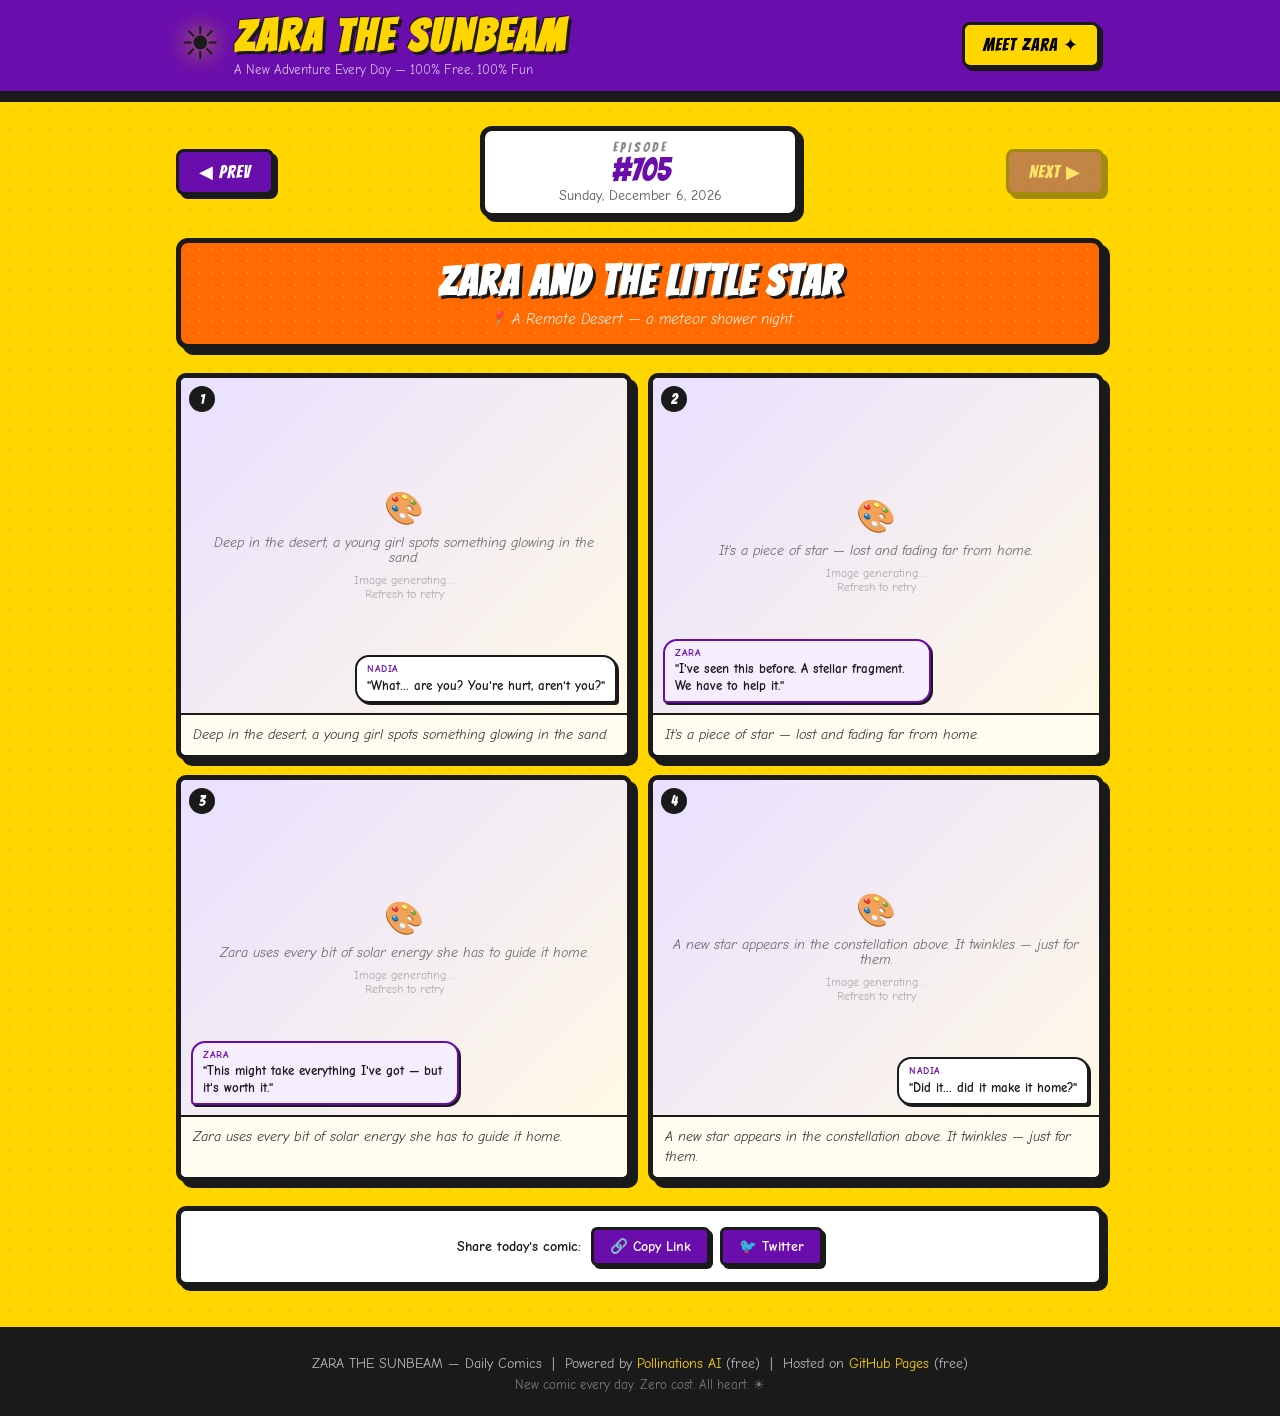
==== index.html @ ffcf28c7 "Launch ZARA THE SUNBEAM daily comic website - 15 unique hand-crafted adventures with 4 panels each, " ====
<!DOCTYPE html>
<html lang="en">
<head>
  <meta charset="UTF-8" />
  <meta name="viewport" content="width=device-width, initial-scale=1.0" />
  <title>ZARA THE SUNBEAM — Daily Comics</title>
  <link href="https://fonts.googleapis.com/css2?family=Bangers&family=Comic+Neue:ital,wght@0,400;0,700;1,400&display=swap" rel="stylesheet" />
  <link rel="stylesheet" href="style.css" />
</head>
<body>

  <!-- HEADER -->
  <header>
    <div class="header-inner">
      <div class="logo-wrap">
        <div class="sun-icon">☀</div>
        <div>
          <h1 class="site-title">ZARA THE SUNBEAM</h1>
          <p class="site-sub">A New Adventure Every Day — 100% Free, 100% Fun</p>
        </div>
      </div>
      <button class="char-btn" onclick="toggleCharCard()">Meet Zara ✦</button>
    </div>
  </header>

  <!-- CHARACTER CARD -->
  <div class="char-card" id="charCard">
    <div class="char-card-inner">
      <img class="char-portrait" src="https://image.pollinations.ai/prompt/anime%20illustration%2C%20young%20girl%20superhero%2C%20long%20glowing%20golden%20hair%20with%20tiny%20stars%2C%20bright%20purple%20and%20gold%20costume%20with%20sun%20emblem%20on%20chest%2C%20warm%20golden%20aura%2C%20friendly%20big%20smile%2C%20arms%20wide%20open%2C%20sky%20background%2C%20vibrant%20comic%20book%20style%2C%20no%20text?width=300&height=400&seed=777&nologo=true&model=flux" alt="Zara the Sunbeam" loading="lazy" />
      <div class="char-info">
        <h2 class="char-name">⚡ ZARA THE SUNBEAM ⚡</h2>
        <p class="char-tagline">"When the sun shines, hope returns!"</p>
        <ul class="char-traits">
          <li>🌟 <strong>Kind-hearted</strong> — She sees good in everyone</li>
          <li>💛 <strong>Warmth Healer</strong> — Her golden light heals wounds and sadness</li>
          <li>🌈 <strong>Force Shield</strong> — Creates bubbles of sunlight to protect others</li>
          <li>☀ <strong>Solar Flight</strong> — Flies by riding beams of sunlight</li>
          <li>🦁 <strong>Never Gives Up</strong> — No problem is too big when you believe</li>
        </ul>
        <p class="char-origin">Born during a rare golden eclipse, Zara absorbed the sun's purest energy. Now she travels the world, one adventure at a time, spreading light wherever darkness dares to appear.</p>
      </div>
    </div>
  </div>

  <!-- MAIN COMIC AREA -->
  <main>
    <div class="date-nav">
      <button class="nav-btn" id="prevBtn" onclick="changeDay(-1)">◀ PREV</button>
      <div class="date-display">
        <div class="episode-label">EPISODE</div>
        <div class="episode-num" id="episodeNum">—</div>
        <div class="date-label" id="dateLabel">Loading…</div>
      </div>
      <button class="nav-btn" id="nextBtn" onclick="changeDay(1)">NEXT ▶</button>
    </div>

    <div class="comic-title-wrap">
      <h2 class="comic-title" id="comicTitle">Loading today's adventure…</h2>
      <p class="comic-setting" id="comicSetting"></p>
    </div>

    <div class="panels-grid" id="panelsGrid">
      <!-- panels injected by JS -->
    </div>

    <div class="sharing-bar">
      <span>Share today's comic:</span>
      <button onclick="copyLink()" class="share-btn">🔗 Copy Link</button>
      <button onclick="shareTwitter()" class="share-btn">🐦 Twitter</button>
    </div>
  </main>

  <!-- FOOTER -->
  <footer>
    <p>ZARA THE SUNBEAM — Daily Comics &nbsp;|&nbsp; Powered by <a href="https://pollinations.ai" target="_blank">Pollinations AI</a> (free) &nbsp;|&nbsp; Hosted on <a href="https://pages.github.com" target="_blank">GitHub Pages</a> (free)</p>
    <p style="margin-top:6px;opacity:.6;font-size:.8rem">New comic every day. Zero cost. All heart. ☀</p>
  </footer>

  <div class="toast" id="toast"></div>

  <script src="script.js"></script>
</body>
</html>
---- style.css ----
/* ===== RESET & BASE ===== */
*, *::before, *::after { box-sizing: border-box; margin: 0; padding: 0; }

:root {
  --yellow: #FFD600;
  --orange: #FF6B00;
  --purple: #6A0DAD;
  --purple-light: #9B4DCA;
  --sky: #87CEEB;
  --ink: #1a1a1a;
  --panel-bg: #FFFDF0;
  --border: 3px solid var(--ink);
  --border-fat: 5px solid var(--ink);
}

html { scroll-behavior: smooth; }

body {
  font-family: 'Comic Neue', 'Comic Sans MS', cursive;
  background: var(--yellow);
  background-image:
    radial-gradient(circle, rgba(0,0,0,.08) 1px, transparent 1px);
  background-size: 20px 20px;
  color: var(--ink);
  min-height: 100vh;
}

/* ===== HEADER ===== */
header {
  background: var(--purple);
  border-bottom: var(--border-fat);
  box-shadow: 0 6px 0 var(--ink);
  position: sticky;
  top: 0;
  z-index: 100;
}

.header-inner {
  max-width: 960px;
  margin: auto;
  padding: 14px 20px;
  display: flex;
  align-items: center;
  justify-content: space-between;
  gap: 16px;
  flex-wrap: wrap;
}

.logo-wrap { display: flex; align-items: center; gap: 14px; }

.sun-icon {
  font-size: 2.8rem;
  animation: spin 8s linear infinite;
  filter: drop-shadow(0 0 12px #FFD600);
  line-height: 1;
}

@keyframes spin { to { transform: rotate(360deg); } }

.site-title {
  font-family: 'Bangers', 'Impact', sans-serif;
  font-size: clamp(1.6rem, 5vw, 2.8rem);
  color: var(--yellow);
  letter-spacing: 3px;
  text-shadow: 3px 3px 0 var(--ink), -1px -1px 0 var(--ink);
  line-height: 1;
}

.site-sub {
  color: rgba(255,255,255,.75);
  font-size: .8rem;
  margin-top: 3px;
}

.char-btn {
  background: var(--yellow);
  border: var(--border);
  border-radius: 8px;
  padding: 10px 18px;
  font-family: 'Bangers', sans-serif;
  font-size: 1.1rem;
  letter-spacing: 1px;
  cursor: pointer;
  box-shadow: 3px 3px 0 var(--ink);
  transition: transform .1s, box-shadow .1s;
  white-space: nowrap;
}
.char-btn:hover { transform: translate(-2px,-2px); box-shadow: 5px 5px 0 var(--ink); }
.char-btn:active { transform: translate(1px,1px); box-shadow: 1px 1px 0 var(--ink); }

/* ===== CHARACTER CARD ===== */
.char-card {
  display: none;
  background: white;
  border-bottom: var(--border-fat);
  box-shadow: inset 0 -4px 0 rgba(0,0,0,.1);
}

.char-card.open { display: block; }

.char-card-inner {
  max-width: 900px;
  margin: auto;
  padding: 28px 20px;
  display: flex;
  gap: 28px;
  align-items: flex-start;
  flex-wrap: wrap;
}

.char-portrait {
  width: 180px;
  height: 240px;
  object-fit: cover;
  border: var(--border-fat);
  border-radius: 12px;
  box-shadow: 6px 6px 0 var(--ink);
  flex-shrink: 0;
  background: #e8e0ff;
}

.char-name {
  font-family: 'Bangers', sans-serif;
  font-size: 2rem;
  letter-spacing: 2px;
  color: var(--purple);
  text-shadow: 2px 2px 0 var(--ink);
}

.char-tagline {
  font-style: italic;
  color: var(--orange);
  font-weight: 700;
  font-size: 1.05rem;
  margin: 6px 0 14px;
  border-left: 4px solid var(--orange);
  padding-left: 10px;
}

.char-traits {
  list-style: none;
  display: flex;
  flex-direction: column;
  gap: 6px;
  margin-bottom: 14px;
}

.char-traits li { font-size: .95rem; }

.char-origin {
  font-size: .9rem;
  color: #444;
  line-height: 1.6;
  max-width: 540px;
}

/* ===== MAIN ===== */
main {
  max-width: 960px;
  margin: 30px auto;
  padding: 0 16px;
}

/* ===== DATE NAV ===== */
.date-nav {
  display: flex;
  align-items: center;
  justify-content: space-between;
  gap: 12px;
  margin-bottom: 20px;
}

.nav-btn {
  background: var(--purple);
  color: white;
  border: var(--border);
  border-radius: 8px;
  padding: 10px 20px;
  font-family: 'Bangers', sans-serif;
  font-size: 1.1rem;
  letter-spacing: 1px;
  cursor: pointer;
  box-shadow: 4px 4px 0 var(--ink);
  transition: transform .1s, box-shadow .1s;
  flex-shrink: 0;
}
.nav-btn:hover { transform: translate(-2px,-2px); box-shadow: 6px 6px 0 var(--ink); }
.nav-btn:active { transform: translate(2px,2px); box-shadow: 1px 1px 0 var(--ink); }
.nav-btn:disabled { opacity: .4; cursor: default; transform: none; box-shadow: 4px 4px 0 var(--ink); }

.date-display {
  text-align: center;
  background: white;
  border: var(--border-fat);
  border-radius: 12px;
  padding: 10px 24px;
  box-shadow: 4px 4px 0 var(--ink);
  flex: 1;
  max-width: 320px;
  margin: 0 auto;
}

.episode-label {
  font-family: 'Bangers', sans-serif;
  font-size: .8rem;
  letter-spacing: 3px;
  color: #888;
}

.episode-num {
  font-family: 'Bangers', sans-serif;
  font-size: 2rem;
  color: var(--purple);
  line-height: 1;
}

.date-label {
  font-size: .85rem;
  color: #555;
  margin-top: 2px;
}

/* ===== COMIC TITLE ===== */
.comic-title-wrap {
  text-align: center;
  margin-bottom: 24px;
  background: var(--orange);
  border: var(--border-fat);
  border-radius: 12px;
  padding: 16px 24px;
  box-shadow: 6px 6px 0 var(--ink);
  position: relative;
  overflow: hidden;
}

.comic-title-wrap::before {
  content: '';
  position: absolute;
  inset: 0;
  background-image: radial-gradient(circle, rgba(255,255,255,.15) 1px, transparent 1px);
  background-size: 12px 12px;
  pointer-events: none;
}

.comic-title {
  font-family: 'Bangers', sans-serif;
  font-size: clamp(1.6rem, 5vw, 2.6rem);
  color: white;
  letter-spacing: 2px;
  text-shadow: 3px 3px 0 var(--ink);
  position: relative;
}

.comic-setting {
  font-size: .95rem;
  color: rgba(255,255,255,.85);
  margin-top: 6px;
  font-style: italic;
  position: relative;
}

/* ===== PANELS GRID ===== */
.panels-grid {
  display: grid;
  grid-template-columns: 1fr 1fr;
  grid-template-rows: auto auto;
  gap: 16px;
  margin-bottom: 24px;
}

@media (max-width: 580px) {
  .panels-grid { grid-template-columns: 1fr; }
}

/* ===== PANEL ===== */
.panel {
  background: var(--panel-bg);
  border: var(--border-fat);
  border-radius: 10px;
  box-shadow: 6px 6px 0 var(--ink);
  overflow: hidden;
  display: flex;
  flex-direction: column;
  animation: popIn .4s cubic-bezier(.175,.885,.32,1.275) both;
  position: relative;
}

.panel:nth-child(1) { animation-delay: .05s; }
.panel:nth-child(2) { animation-delay: .1s; }
.panel:nth-child(3) { animation-delay: .15s; }
.panel:nth-child(4) { animation-delay: .2s; }

@keyframes popIn {
  from { opacity: 0; transform: scale(.85) rotate(-2deg); }
  to   { opacity: 1; transform: scale(1) rotate(0deg); }
}

.panel-num {
  position: absolute;
  top: 8px;
  left: 8px;
  background: var(--ink);
  color: white;
  font-family: 'Bangers', sans-serif;
  font-size: .9rem;
  width: 26px;
  height: 26px;
  border-radius: 50%;
  display: flex;
  align-items: center;
  justify-content: center;
  z-index: 2;
  letter-spacing: 0;
}

.panel-img-wrap {
  position: relative;
  width: 100%;
  aspect-ratio: 4/3;
  background: linear-gradient(135deg, #e8e0ff 0%, #fff9e6 100%);
  overflow: hidden;
  flex-shrink: 0;
}

.panel-img {
  width: 100%;
  height: 100%;
  object-fit: cover;
  display: block;
  transition: opacity .5s;
}

.panel-img.loading { opacity: 0; }
.panel-img.loaded  { opacity: 1; }

.panel-loader {
  position: absolute;
  inset: 0;
  display: flex;
  flex-direction: column;
  align-items: center;
  justify-content: center;
  gap: 10px;
  background: linear-gradient(135deg, #e8e0ff 0%, #fff9e6 100%);
  transition: opacity .4s;
}

.panel-loader.hidden { opacity: 0; pointer-events: none; }

.loader-sun {
  font-size: 2.5rem;
  animation: spinBounce 1.2s ease-in-out infinite;
}

@keyframes spinBounce {
  0%,100% { transform: scale(1) rotate(0deg); }
  50%      { transform: scale(1.2) rotate(180deg); }
}

.loader-text {
  font-family: 'Comic Neue', cursive;
  font-size: .8rem;
  color: #777;
}

/* ===== SPEECH BUBBLE ===== */
.speech-bubble {
  position: absolute;
  bottom: 10px;
  right: 10px;
  max-width: 60%;
  background: white;
  border: 2.5px solid var(--ink);
  border-radius: 14px 14px 4px 14px;
  padding: 6px 10px;
  font-size: clamp(.65rem, 1.5vw, .8rem);
  font-weight: 700;
  line-height: 1.3;
  box-shadow: 2px 2px 0 var(--ink);
  z-index: 3;
}

.speech-bubble.zara {
  border-color: var(--purple);
  background: #f5eeff;
  border-radius: 14px 14px 14px 4px;
  left: 10px;
  right: auto;
}

.bubble-speaker {
  font-size: .6rem;
  color: var(--purple);
  font-weight: 700;
  text-transform: uppercase;
  letter-spacing: .5px;
  display: block;
  margin-bottom: 2px;
}

/* ===== PANEL CAPTION ===== */
.panel-caption {
  padding: 10px 12px;
  font-size: clamp(.75rem, 1.8vw, .9rem);
  font-style: italic;
  color: #333;
  border-top: 2px solid var(--ink);
  background: var(--panel-bg);
  line-height: 1.4;
  flex: 1;
}

/* ===== SHARING BAR ===== */
.sharing-bar {
  display: flex;
  align-items: center;
  gap: 10px;
  justify-content: center;
  flex-wrap: wrap;
  padding: 16px;
  background: white;
  border: var(--border-fat);
  border-radius: 10px;
  box-shadow: 4px 4px 0 var(--ink);
  font-weight: 700;
  font-size: .9rem;
}

.share-btn {
  background: var(--purple);
  color: white;
  border: var(--border);
  border-radius: 6px;
  padding: 8px 16px;
  font-family: 'Comic Neue', cursive;
  font-weight: 700;
  cursor: pointer;
  box-shadow: 3px 3px 0 var(--ink);
  transition: transform .1s, box-shadow .1s;
  font-size: .9rem;
}
.share-btn:hover { transform: translate(-1px,-1px); box-shadow: 4px 4px 0 var(--ink); }

/* ===== FOOTER ===== */
footer {
  text-align: center;
  padding: 24px 16px;
  background: var(--ink);
  color: rgba(255,255,255,.7);
  font-size: .85rem;
  margin-top: 40px;
  border-top: var(--border-fat);
}

footer a { color: var(--yellow); text-decoration: none; }
footer a:hover { text-decoration: underline; }

/* ===== TOAST ===== */
.toast {
  position: fixed;
  bottom: 24px;
  left: 50%;
  transform: translateX(-50%) translateY(80px);
  background: var(--ink);
  color: white;
  padding: 12px 24px;
  border-radius: 30px;
  font-weight: 700;
  font-size: .9rem;
  opacity: 0;
  transition: transform .3s, opacity .3s;
  pointer-events: none;
  z-index: 999;
  white-space: nowrap;
}

.toast.show {
  transform: translateX(-50%) translateY(0);
  opacity: 1;
}
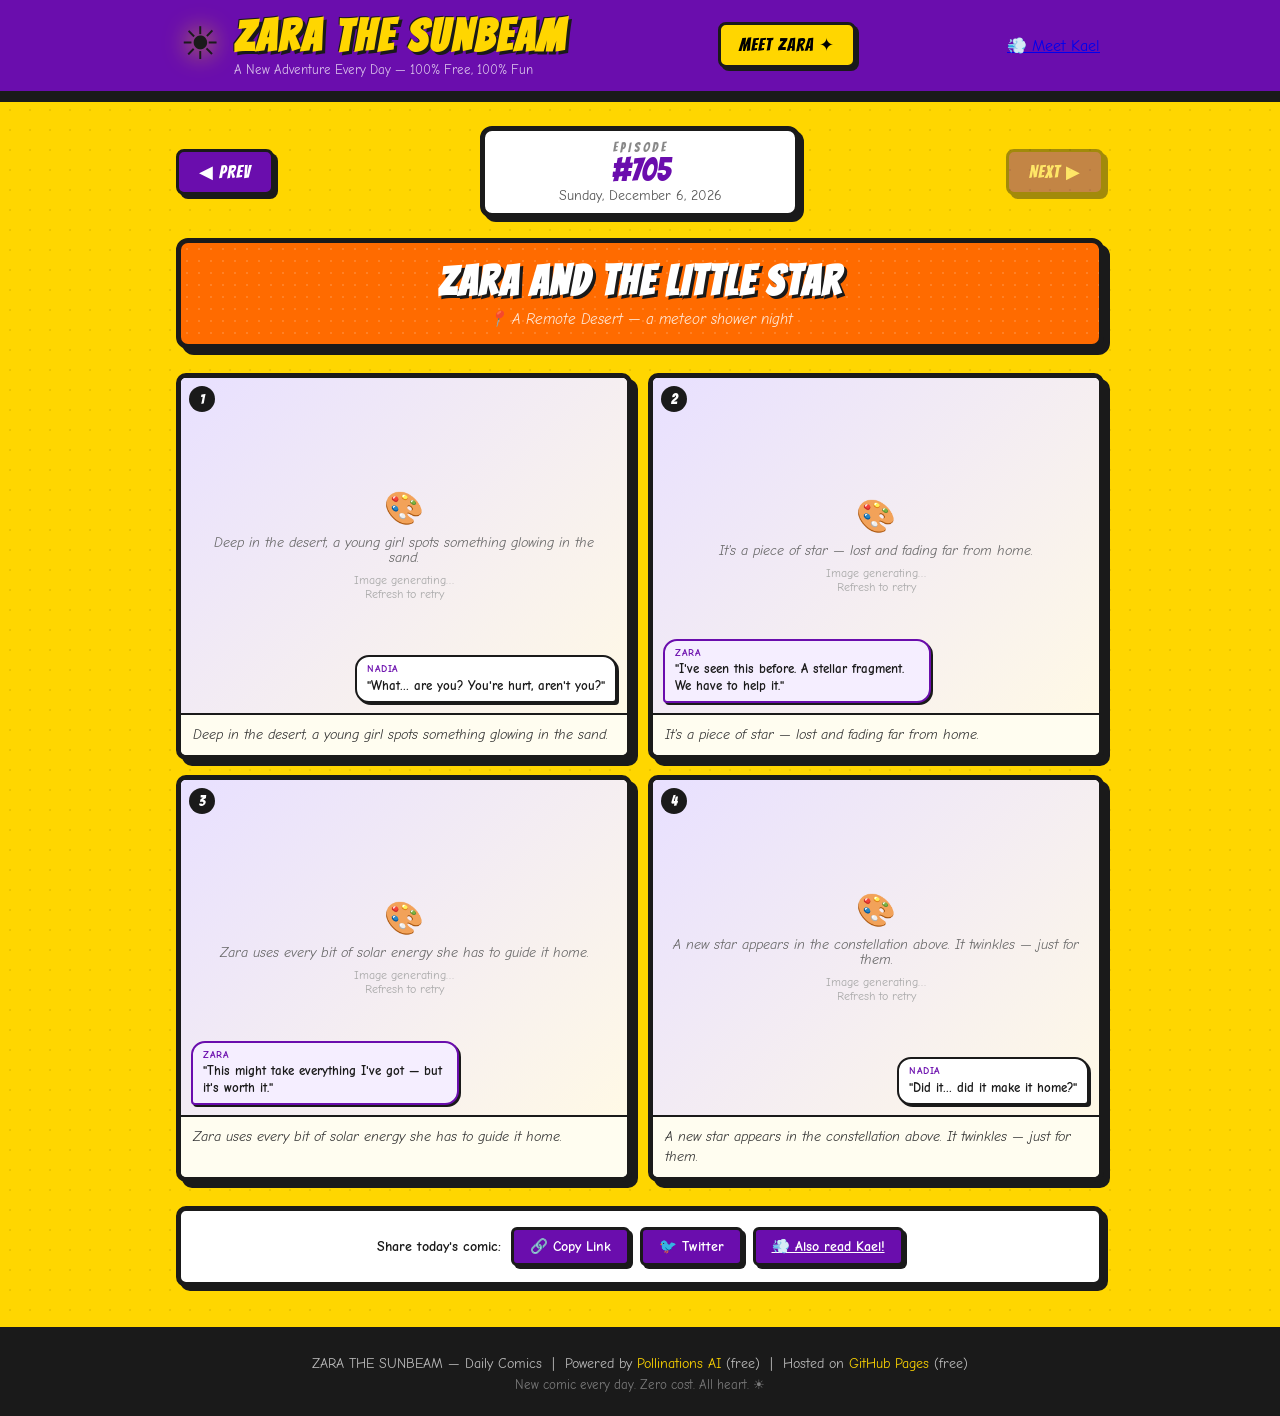
==== commit f1ad3367: "Add KAEL THE WINDRUNNER — second hero with full origin story New character: Kael, a 10-year-old boy " ====
--- a/index.html
+++ b/index.html
@@ -20,6 +20,7 @@
         </div>
       </div>
       <button class="char-btn" onclick="toggleCharCard()">Meet Zara ✦</button>
+        <a href="kael.html" class="kael-link-btn">💨 Meet Kael</a>
     </div>
   </header>
 
@@ -67,6 +68,7 @@
       <span>Share today's comic:</span>
       <button onclick="copyLink()" class="share-btn">🔗 Copy Link</button>
       <button onclick="shareTwitter()" class="share-btn">🐦 Twitter</button>
+      <a href="kael.html" class="share-btn kael-universe-btn">💨 Also read Kael!</a>
     </div>
   </main>
 
--- a/style.css
+++ b/style.css
@@ -343,6 +343,7 @@
   gap: 10px;
   background: linear-gradient(135deg, #e8e0ff 0%, #fff9e6 100%);
   transition: opacity .4s;
+  z-index: 1;
 }
 
 .panel-loader.hidden { opacity: 0; pointer-events: none; }
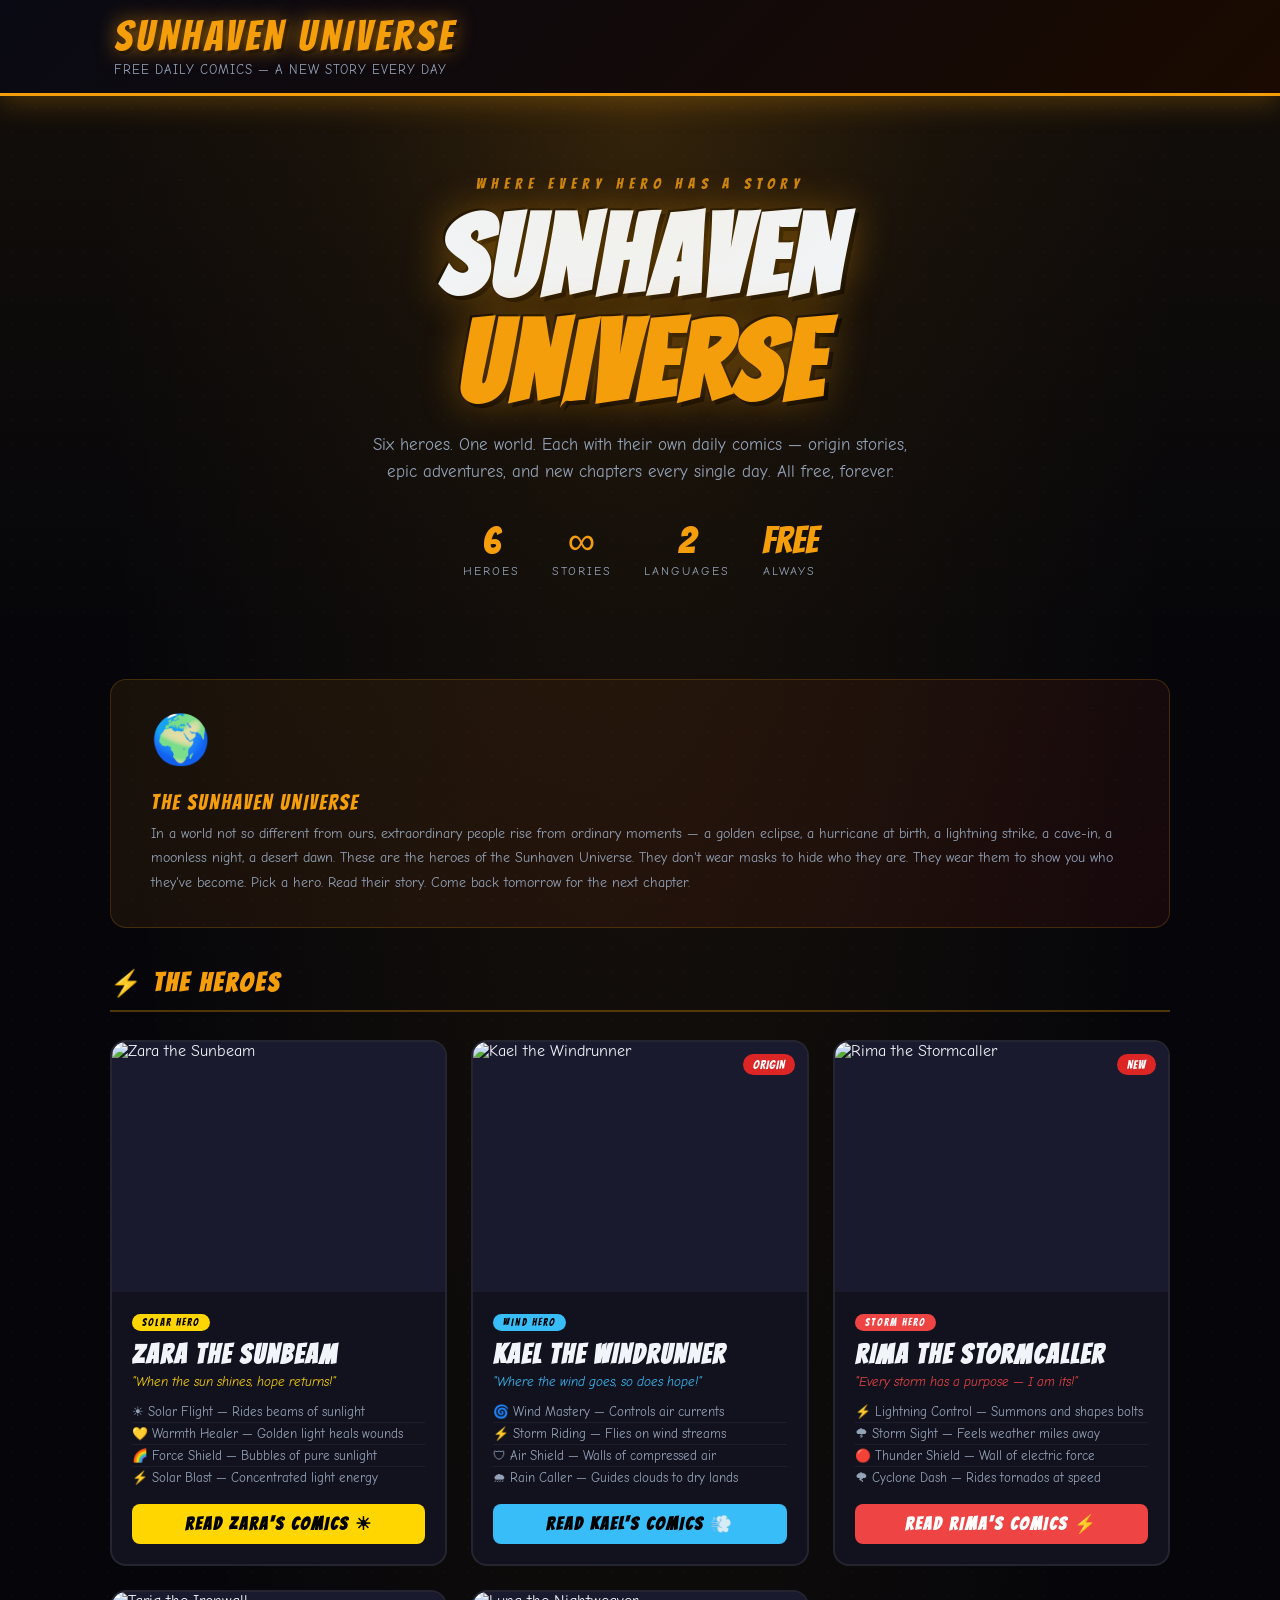
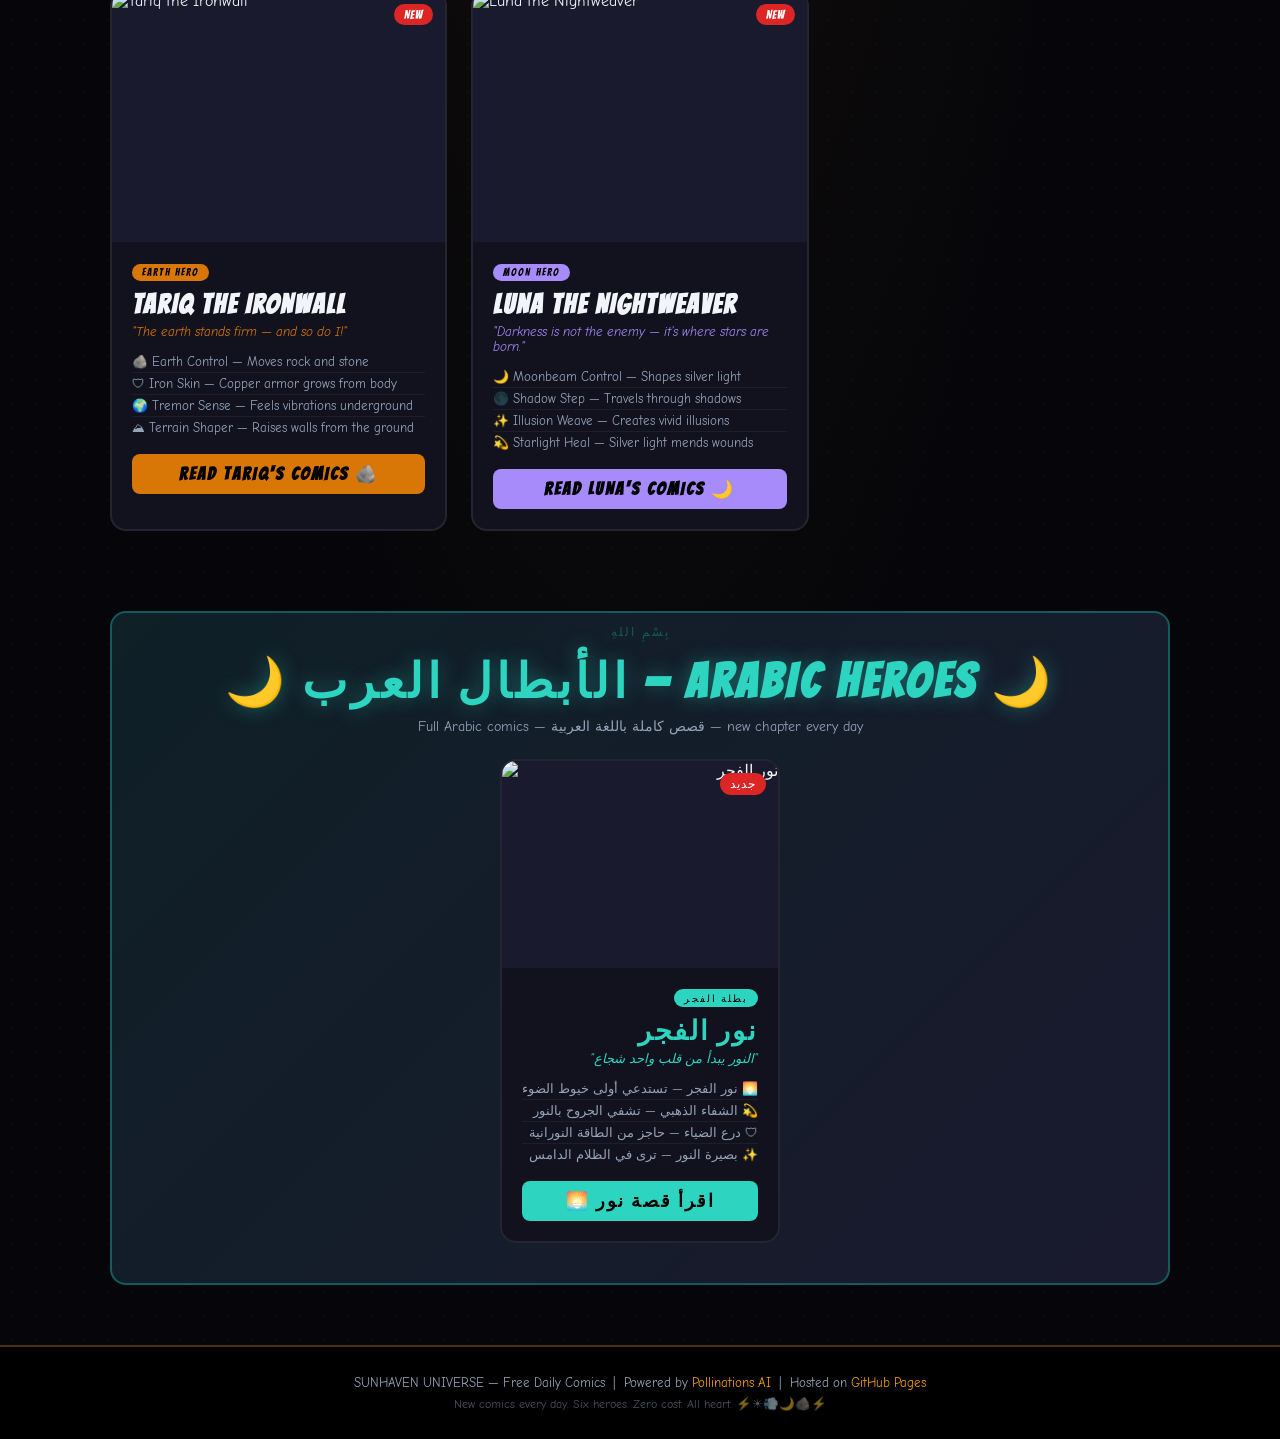
==== commit 4a235b42: "Launch Sunhaven Universe — 4 new heroes + Arabic comics + Marvel-style hub - Transform index.html in" ====
--- a/index.html
+++ b/index.html
@@ -3,9 +3,10 @@
 <head>
   <meta charset="UTF-8" />
   <meta name="viewport" content="width=device-width, initial-scale=1.0" />
-  <title>ZARA THE SUNBEAM — Daily Comics</title>
+  <title>SUNHAVEN UNIVERSE — Free Daily Comics</title>
+  <link rel="icon" type="image/svg+xml" href="favicon.svg" />
   <link href="https://fonts.googleapis.com/css2?family=Bangers&family=Comic+Neue:ital,wght@0,400;0,700;1,400&display=swap" rel="stylesheet" />
-  <link rel="stylesheet" href="style.css" />
+  <link rel="stylesheet" href="universe.css" />
 </head>
 <body>
 
@@ -13,73 +14,193 @@
   <header>
     <div class="header-inner">
       <div class="logo-wrap">
-        <div class="sun-icon">☀</div>
         <div>
-          <h1 class="site-title">ZARA THE SUNBEAM</h1>
-          <p class="site-sub">A New Adventure Every Day — 100% Free, 100% Fun</p>
-        </div>
-      </div>
-      <button class="char-btn" onclick="toggleCharCard()">Meet Zara ✦</button>
-        <a href="kael.html" class="kael-link-btn">💨 Meet Kael</a>
+          <div class="universe-badge">SUNHAVEN UNIVERSE</div>
+          <div class="universe-sub">Free Daily Comics — A New Story Every Day</div>
+        </div>
+      </div>
     </div>
   </header>
 
-  <!-- CHARACTER CARD -->
-  <div class="char-card" id="charCard">
-    <div class="char-card-inner">
-      <img class="char-portrait" src="https://image.pollinations.ai/prompt/anime%20illustration%2C%20young%20girl%20superhero%2C%20long%20glowing%20golden%20hair%20with%20tiny%20stars%2C%20bright%20purple%20and%20gold%20costume%20with%20sun%20emblem%20on%20chest%2C%20warm%20golden%20aura%2C%20friendly%20big%20smile%2C%20arms%20wide%20open%2C%20sky%20background%2C%20vibrant%20comic%20book%20style%2C%20no%20text?width=300&height=400&seed=777&nologo=true&model=flux" alt="Zara the Sunbeam" loading="lazy" />
-      <div class="char-info">
-        <h2 class="char-name">⚡ ZARA THE SUNBEAM ⚡</h2>
-        <p class="char-tagline">"When the sun shines, hope returns!"</p>
-        <ul class="char-traits">
-          <li>🌟 <strong>Kind-hearted</strong> — She sees good in everyone</li>
-          <li>💛 <strong>Warmth Healer</strong> — Her golden light heals wounds and sadness</li>
-          <li>🌈 <strong>Force Shield</strong> — Creates bubbles of sunlight to protect others</li>
-          <li>☀ <strong>Solar Flight</strong> — Flies by riding beams of sunlight</li>
-          <li>🦁 <strong>Never Gives Up</strong> — No problem is too big when you believe</li>
-        </ul>
-        <p class="char-origin">Born during a rare golden eclipse, Zara absorbed the sun's purest energy. Now she travels the world, one adventure at a time, spreading light wherever darkness dares to appear.</p>
-      </div>
-    </div>
-  </div>
-
-  <!-- MAIN COMIC AREA -->
-  <main>
-    <div class="date-nav">
-      <button class="nav-btn" id="prevBtn" onclick="changeDay(-1)">◀ PREV</button>
-      <div class="date-display">
-        <div class="episode-label">EPISODE</div>
-        <div class="episode-num" id="episodeNum">—</div>
-        <div class="date-label" id="dateLabel">Loading…</div>
-      </div>
-      <button class="nav-btn" id="nextBtn" onclick="changeDay(1)">NEXT ▶</button>
-    </div>
-
-    <div class="comic-title-wrap">
-      <h2 class="comic-title" id="comicTitle">Loading today's adventure…</h2>
-      <p class="comic-setting" id="comicSetting"></p>
-    </div>
-
-    <div class="panels-grid" id="panelsGrid">
-      <!-- panels injected by JS -->
-    </div>
-
-    <div class="sharing-bar">
-      <span>Share today's comic:</span>
-      <button onclick="copyLink()" class="share-btn">🔗 Copy Link</button>
-      <button onclick="shareTwitter()" class="share-btn">🐦 Twitter</button>
-      <a href="kael.html" class="share-btn kael-universe-btn">💨 Also read Kael!</a>
-    </div>
-  </main>
+  <!-- HERO BANNER -->
+  <div class="hero-banner">
+    <div class="banner-eyebrow">Where every hero has a story</div>
+    <h1 class="banner-title">SUNHAVEN<br><span>UNIVERSE</span></h1>
+    <p class="banner-desc">Six heroes. One world. Each with their own daily comics — origin stories, epic adventures, and new chapters every single day. All free, forever.</p>
+    <div class="hero-count-bar">
+      <div class="hero-count-item">
+        <span class="hero-count-num">6</span>
+        <span class="hero-count-label">Heroes</span>
+      </div>
+      <div class="hero-count-item">
+        <span class="hero-count-num">∞</span>
+        <span class="hero-count-label">Stories</span>
+      </div>
+      <div class="hero-count-item">
+        <span class="hero-count-num">2</span>
+        <span class="hero-count-label">Languages</span>
+      </div>
+      <div class="hero-count-item">
+        <span class="hero-count-num">Free</span>
+        <span class="hero-count-label">Always</span>
+      </div>
+    </div>
+  </div>
+
+  <!-- LORE BANNER -->
+  <div class="lore-banner">
+    <div class="lore-banner-inner">
+      <div class="lore-icon">🌍</div>
+      <div>
+        <div class="lore-title">THE SUNHAVEN UNIVERSE</div>
+        <p class="lore-text">In a world not so different from ours, extraordinary people rise from ordinary moments — a golden eclipse, a hurricane at birth, a lightning strike, a cave-in, a moonless night, a desert dawn. These are the heroes of the Sunhaven Universe. They don't wear masks to hide who they are. They wear them to show you who they've become. Pick a hero. Read their story. Come back tomorrow for the next chapter.</p>
+      </div>
+    </div>
+  </div>
+
+  <!-- ENGLISH HEROES -->
+  <div class="section-wrap">
+    <h2 class="section-heading">⚡ THE HEROES</h2>
+    <div class="heroes-grid">
+
+      <!-- ZARA THE SUNBEAM -->
+      <a href="zara.html" class="hero-card" style="--card-accent:#FFD600; --card-shadow:rgba(255,214,0,.3);">
+        <img class="hero-card-portrait"
+          src="https://image.pollinations.ai/prompt/anime%20comic%20book%20art%2C%20young%20girl%20superhero%20named%20Zara%2C%20long%20glowing%20golden%20hair%2C%20purple%20and%20gold%20costume%2C%20sun%20emblem%2C%20warm%20golden%20aura%2C%20big%20smile%2C%20flying%20in%20bright%20sky%2C%20vibrant%20colors%2C%20no%20text?width=400&height=300&seed=7001&nologo=true&model=flux"
+          alt="Zara the Sunbeam" loading="lazy" />
+        <div class="hero-card-body">
+          <span class="hero-card-badge">Solar Hero</span>
+          <h3 class="hero-card-name">ZARA THE SUNBEAM</h3>
+          <p class="hero-card-tagline">"When the sun shines, hope returns!"</p>
+          <ul class="hero-card-powers">
+            <li>☀ Solar Flight — Rides beams of sunlight</li>
+            <li>💛 Warmth Healer — Golden light heals wounds</li>
+            <li>🌈 Force Shield — Bubbles of pure sunlight</li>
+            <li>⚡ Solar Blast — Concentrated light energy</li>
+          </ul>
+          <div class="hero-card-btn">READ ZARA'S COMICS ☀</div>
+        </div>
+      </a>
+
+      <!-- KAEL THE WINDRUNNER -->
+      <a href="kael.html" class="hero-card" style="--card-accent:#38BDF8; --card-shadow:rgba(56,189,248,.3);">
+        <img class="hero-card-portrait"
+          src="https://image.pollinations.ai/prompt/anime%20comic%20book%20art%2C%20young%20boy%20superhero%20named%20Kael%2C%20wild%20windswept%20dark%20curly%20hair%2C%20sky%20blue%20hoodie%2C%20silver%20wind%20emblem%2C%20silver%20glowing%20eyes%2C%20wind%20swirling%20around%20him%2C%20playful%20grin%2C%20no%20text?width=400&height=300&seed=8001&nologo=true&model=flux"
+          alt="Kael the Windrunner" loading="lazy" />
+        <div class="hero-card-body">
+          <span class="hero-card-badge" style="background:#38BDF8;">Wind Hero</span>
+          <h3 class="hero-card-name">KAEL THE WINDRUNNER</h3>
+          <p class="hero-card-tagline" style="color:#38BDF8;">"Where the wind goes, so does hope!"</p>
+          <ul class="hero-card-powers">
+            <li>🌀 Wind Mastery — Controls air currents</li>
+            <li>⚡ Storm Riding — Flies on wind streams</li>
+            <li>🛡 Air Shield — Walls of compressed air</li>
+            <li>🌧 Rain Caller — Guides clouds to dry lands</li>
+          </ul>
+          <div class="hero-card-btn" style="background:#38BDF8;">READ KAEL'S COMICS 💨</div>
+        </div>
+        <span class="hero-card-new-badge">ORIGIN</span>
+      </a>
+
+      <!-- RIMA THE STORMCALLER -->
+      <a href="rima.html" class="hero-card" style="--card-accent:#EF4444; --card-shadow:rgba(239,68,68,.3);">
+        <img class="hero-card-portrait"
+          src="https://image.pollinations.ai/prompt/anime%20comic%20book%20art%2C%20teenage%20girl%20superhero%20named%20Rima%2C%20long%20black%20hair%20with%20red%20and%20gold%20lightning%20streaks%2C%20crimson%20cape%20with%20gold%20trim%2C%20electric%20storm%20power%20crackling%20around%20her%2C%20dramatic%20lightning%20backdrop%2C%20fierce%20determined%20eyes%2C%20no%20text?width=400&height=300&seed=9001&nologo=true&model=flux"
+          alt="Rima the Stormcaller" loading="lazy" />
+        <div class="hero-card-body">
+          <span class="hero-card-badge" style="background:#EF4444; color:#fff;">Storm Hero</span>
+          <h3 class="hero-card-name">RIMA THE STORMCALLER</h3>
+          <p class="hero-card-tagline" style="color:#EF4444;">"Every storm has a purpose — I am its!"</p>
+          <ul class="hero-card-powers">
+            <li>⚡ Lightning Control — Summons and shapes bolts</li>
+            <li>🌩 Storm Sight — Feels weather miles away</li>
+            <li>🔴 Thunder Shield — Wall of electric force</li>
+            <li>🌪 Cyclone Dash — Rides tornados at speed</li>
+          </ul>
+          <div class="hero-card-btn" style="background:#EF4444; color:#fff;">READ RIMA'S COMICS ⚡</div>
+        </div>
+        <span class="hero-card-new-badge">NEW</span>
+      </a>
+
+      <!-- TARIQ THE IRONWALL -->
+      <a href="tariq.html" class="hero-card" style="--card-accent:#D97706; --card-shadow:rgba(217,119,6,.3);">
+        <img class="hero-card-portrait"
+          src="https://image.pollinations.ai/prompt/anime%20comic%20book%20art%2C%20muscular%20teenage%20boy%20superhero%20named%20Tariq%2C%20brown%20skin%2C%20copper%20bronze%20armored%20gauntlets%20growing%20from%20his%20arms%2C%20earth%20and%20stone%20floating%20around%20him%2C%20powerful%20heroic%20stance%2C%20desert%20mountain%20backdrop%2C%20no%20text?width=400&height=300&seed=9101&nologo=true&model=flux"
+          alt="Tariq the Ironwall" loading="lazy" />
+        <div class="hero-card-body">
+          <span class="hero-card-badge" style="background:#D97706;">Earth Hero</span>
+          <h3 class="hero-card-name">TARIQ THE IRONWALL</h3>
+          <p class="hero-card-tagline" style="color:#D97706;">"The earth stands firm — and so do I!"</p>
+          <ul class="hero-card-powers">
+            <li>🪨 Earth Control — Moves rock and stone</li>
+            <li>🛡 Iron Skin — Copper armor grows from body</li>
+            <li>🌍 Tremor Sense — Feels vibrations underground</li>
+            <li>⛰ Terrain Shaper — Raises walls from the ground</li>
+          </ul>
+          <div class="hero-card-btn" style="background:#D97706;">READ TARIQ'S COMICS 🪨</div>
+        </div>
+        <span class="hero-card-new-badge">NEW</span>
+      </a>
+
+      <!-- LUNA THE NIGHTWEAVER -->
+      <a href="luna.html" class="hero-card" style="--card-accent:#A78BFA; --card-shadow:rgba(167,139,250,.3);">
+        <img class="hero-card-portrait"
+          src="https://image.pollinations.ai/prompt/anime%20comic%20book%20art%2C%20mysterious%20teenage%20girl%20superhero%20named%20Luna%2C%20silver%20white%20hair%2C%20pale%20glowing%20eyes%2C%20dark%20midnight%20cloak%20that%20becomes%20starry%20sky%2C%20moonlight%20and%20silver%20shadows%20swirling%20around%20her%2C%20rooftop%20at%20night%2C%20ethereal%20glow%2C%20no%20text?width=400&height=300&seed=9201&nologo=true&model=flux"
+          alt="Luna the Nightweaver" loading="lazy" />
+        <div class="hero-card-body">
+          <span class="hero-card-badge" style="background:#A78BFA; color:#000;">Moon Hero</span>
+          <h3 class="hero-card-name">LUNA THE NIGHTWEAVER</h3>
+          <p class="hero-card-tagline" style="color:#A78BFA;">"Darkness is not the enemy — it's where stars are born."</p>
+          <ul class="hero-card-powers">
+            <li>🌙 Moonbeam Control — Shapes silver light</li>
+            <li>🌑 Shadow Step — Travels through shadows</li>
+            <li>✨ Illusion Weave — Creates vivid illusions</li>
+            <li>💫 Starlight Heal — Silver light mends wounds</li>
+          </ul>
+          <div class="hero-card-btn" style="background:#A78BFA; color:#000;">READ LUNA'S COMICS 🌙</div>
+        </div>
+        <span class="hero-card-new-badge">NEW</span>
+      </a>
+
+    </div>
+  </div>
+
+  <!-- ARABIC SECTION -->
+  <div class="arabic-divider">
+    <div class="arabic-divider-inner">
+      <h2 class="arabic-section-title">🌙 الأبطال العرب — ARABIC HEROES 🌙</h2>
+      <p class="arabic-section-subtitle">Full Arabic comics — قصص كاملة باللغة العربية — new chapter every day</p>
+      <div class="arabic-heroes-grid">
+
+        <!-- NOUR -->
+        <a href="nour.html" class="hero-card arabic" style="text-align:right;">
+          <img class="hero-card-portrait"
+            src="https://image.pollinations.ai/prompt/anime%20comic%20book%20art%2C%20beautiful%20young%20Arab%20girl%20superhero%20named%20Nour%2C%20hijab%20in%20gold%20and%20teal%20colors%2C%20dawn%20light%20radiating%20from%20her%20hands%2C%20sunrise%20sky%20backdrop%2C%20golden%20teal%20costume%2C%20hopeful%20warm%20expression%2C%20no%20text?width=400&height=300&seed=9301&nologo=true&model=flux"
+            alt="نور الفجر" loading="lazy" />
+          <div class="hero-card-body" dir="rtl">
+            <span class="hero-card-badge" style="background:#2DD4BF; color:#000;">بطلة الفجر</span>
+            <h3 class="hero-card-name" style="color:#2DD4BF;">نور الفجر</h3>
+            <p class="hero-card-tagline" style="color:#2DD4BF; font-style:italic;">"النور يبدأ من قلب واحد شجاع"</p>
+            <ul class="hero-card-powers">
+              <li>🌅 نور الفجر — تستدعي أولى خيوط الضوء</li>
+              <li>💫 الشفاء الذهبي — تشفي الجروح بالنور</li>
+              <li>🛡 درع الضياء — حاجز من الطاقة النورانية</li>
+              <li>✨ بصيرة النور — ترى في الظلام الدامس</li>
+            </ul>
+            <div class="hero-card-btn" style="background:#2DD4BF; color:#000;">اقرأ قصة نور 🌅</div>
+          </div>
+          <span class="hero-card-new-badge">جديد</span>
+        </a>
+
+      </div>
+    </div>
+  </div>
 
   <!-- FOOTER -->
   <footer>
-    <p>ZARA THE SUNBEAM — Daily Comics &nbsp;|&nbsp; Powered by <a href="https://pollinations.ai" target="_blank">Pollinations AI</a> (free) &nbsp;|&nbsp; Hosted on <a href="https://pages.github.com" target="_blank">GitHub Pages</a> (free)</p>
-    <p style="margin-top:6px;opacity:.6;font-size:.8rem">New comic every day. Zero cost. All heart. ☀</p>
+    <p>SUNHAVEN UNIVERSE — Free Daily Comics &nbsp;|&nbsp; Powered by <a href="https://pollinations.ai" target="_blank">Pollinations AI</a> &nbsp;|&nbsp; Hosted on <a href="https://pages.github.com" target="_blank">GitHub Pages</a></p>
+    <p style="margin-top:6px;opacity:.5;font-size:.78rem">New comics every day. Six heroes. Zero cost. All heart. ⚡☀💨🌙🪨⚡</p>
   </footer>
 
-  <div class="toast" id="toast"></div>
-
-  <script src="script.js"></script>
 </body>
 </html>
--- a/universe.css
+++ b/universe.css
@@ -0,0 +1,406 @@
+/* ===== SUNHAVEN UNIVERSE HUB — Dark Marvel-style stylesheet ===== */
+*, *::before, *::after { box-sizing: border-box; margin: 0; padding: 0; }
+
+:root {
+  --gold: #F59E0B;
+  --gold-light: #FCD34D;
+  --gold-dim: #92400E;
+  --red: #DC2626;
+  --dark: #06060A;
+  --dark2: #0F0F1A;
+  --dark3: #1A1A2E;
+  --card-bg: #12121F;
+  --border-glow: rgba(245,158,11,.35);
+  --text: #F1F5F9;
+  --muted: #94A3B8;
+  --ink: #0A0A0A;
+}
+
+html { scroll-behavior: smooth; }
+
+body {
+  font-family: 'Comic Neue', 'Comic Sans MS', cursive;
+  background: var(--dark);
+  color: var(--text);
+  min-height: 100vh;
+  background-image:
+    radial-gradient(ellipse at 50% 0%, rgba(245,158,11,.08) 0%, transparent 60%),
+    radial-gradient(circle, rgba(255,255,255,.02) 1px, transparent 1px);
+  background-size: 100% 100%, 24px 24px;
+}
+
+/* ===== HEADER ===== */
+header {
+  background: linear-gradient(135deg, #0A0A14, #1A0A00);
+  border-bottom: 3px solid var(--gold);
+  box-shadow: 0 4px 30px rgba(245,158,11,.3);
+  position: sticky;
+  top: 0;
+  z-index: 100;
+}
+
+.header-inner {
+  max-width: 1100px;
+  margin: auto;
+  padding: 16px 24px;
+  display: flex;
+  align-items: center;
+  justify-content: space-between;
+  gap: 16px;
+  flex-wrap: wrap;
+}
+
+.logo-wrap { display: flex; align-items: center; gap: 16px; }
+
+.universe-badge {
+  font-family: 'Bangers', 'Impact', sans-serif;
+  font-size: 2.6rem;
+  color: var(--gold);
+  letter-spacing: 4px;
+  text-shadow: 0 0 20px rgba(245,158,11,.7), 3px 3px 0 #000;
+  line-height: 1;
+}
+
+.universe-sub {
+  color: var(--muted);
+  font-size: .8rem;
+  margin-top: 4px;
+  letter-spacing: 1px;
+  text-transform: uppercase;
+}
+
+/* ===== HERO BANNER ===== */
+.hero-banner {
+  text-align: center;
+  padding: 80px 24px 60px;
+  background: linear-gradient(180deg, rgba(245,158,11,.05) 0%, transparent 100%);
+  position: relative;
+  overflow: hidden;
+}
+
+.hero-banner::before {
+  content: '';
+  position: absolute;
+  top: -50%;
+  left: 50%;
+  transform: translateX(-50%);
+  width: 600px;
+  height: 600px;
+  background: radial-gradient(circle, rgba(245,158,11,.08) 0%, transparent 70%);
+  pointer-events: none;
+}
+
+.banner-eyebrow {
+  font-family: 'Bangers', sans-serif;
+  font-size: .95rem;
+  letter-spacing: 6px;
+  color: var(--gold);
+  text-transform: uppercase;
+  margin-bottom: 12px;
+  opacity: .8;
+}
+
+.banner-title {
+  font-family: 'Bangers', 'Impact', sans-serif;
+  font-size: clamp(3rem, 10vw, 7rem);
+  color: var(--text);
+  letter-spacing: 4px;
+  line-height: .95;
+  text-shadow:
+    0 0 40px rgba(245,158,11,.4),
+    4px 4px 0 #000,
+    -2px -2px 0 #000;
+  margin-bottom: 16px;
+}
+
+.banner-title span { color: var(--gold); }
+
+.banner-desc {
+  font-size: 1.05rem;
+  color: var(--muted);
+  max-width: 560px;
+  margin: 0 auto;
+  line-height: 1.6;
+}
+
+.hero-count-bar {
+  display: flex;
+  justify-content: center;
+  gap: 32px;
+  margin-top: 36px;
+  flex-wrap: wrap;
+}
+
+.hero-count-item {
+  text-align: center;
+}
+
+.hero-count-num {
+  font-family: 'Bangers', sans-serif;
+  font-size: 2.4rem;
+  color: var(--gold);
+  line-height: 1;
+  display: block;
+}
+
+.hero-count-label {
+  font-size: .75rem;
+  color: var(--muted);
+  text-transform: uppercase;
+  letter-spacing: 2px;
+}
+
+/* ===== SECTION HEADERS ===== */
+.section-wrap {
+  max-width: 1100px;
+  margin: 0 auto;
+  padding: 0 20px 60px;
+}
+
+.section-heading {
+  font-family: 'Bangers', 'Impact', sans-serif;
+  font-size: 1.6rem;
+  color: var(--gold);
+  letter-spacing: 3px;
+  text-transform: uppercase;
+  margin-bottom: 28px;
+  padding-bottom: 12px;
+  border-bottom: 2px solid rgba(245,158,11,.3);
+  display: flex;
+  align-items: center;
+  gap: 12px;
+}
+
+/* ===== HERO CARDS GRID ===== */
+.heroes-grid {
+  display: grid;
+  grid-template-columns: repeat(auto-fill, minmax(300px, 1fr));
+  gap: 24px;
+}
+
+.hero-card {
+  background: var(--card-bg);
+  border: 2px solid rgba(255,255,255,.08);
+  border-radius: 16px;
+  overflow: hidden;
+  transition: transform .2s, border-color .2s, box-shadow .2s;
+  cursor: pointer;
+  text-decoration: none;
+  color: inherit;
+  display: block;
+  position: relative;
+}
+
+.hero-card:hover {
+  transform: translateY(-6px);
+  border-color: var(--card-accent, var(--gold));
+  box-shadow: 0 12px 40px var(--card-shadow, rgba(245,158,11,.25));
+}
+
+.hero-card-portrait {
+  width: 100%;
+  aspect-ratio: 4/3;
+  object-fit: cover;
+  display: block;
+  background: var(--dark3);
+}
+
+.hero-card-portrait-placeholder {
+  width: 100%;
+  aspect-ratio: 4/3;
+  display: flex;
+  align-items: center;
+  justify-content: center;
+  font-size: 4rem;
+  background: var(--dark3);
+}
+
+.hero-card-body {
+  padding: 20px;
+}
+
+.hero-card-badge {
+  display: inline-block;
+  font-size: .65rem;
+  font-family: 'Bangers', sans-serif;
+  letter-spacing: 2px;
+  padding: 3px 10px;
+  border-radius: 20px;
+  background: var(--card-accent, var(--gold));
+  color: #000;
+  margin-bottom: 10px;
+  text-transform: uppercase;
+}
+
+.hero-card-name {
+  font-family: 'Bangers', 'Impact', sans-serif;
+  font-size: 1.7rem;
+  letter-spacing: 2px;
+  color: var(--text);
+  line-height: 1;
+  margin-bottom: 6px;
+}
+
+.hero-card-tagline {
+  font-size: .82rem;
+  color: var(--card-accent, var(--gold));
+  font-style: italic;
+  margin-bottom: 12px;
+}
+
+.hero-card-powers {
+  list-style: none;
+  margin-bottom: 16px;
+}
+
+.hero-card-powers li {
+  font-size: .8rem;
+  color: var(--muted);
+  padding: 3px 0;
+  border-bottom: 1px solid rgba(255,255,255,.05);
+}
+
+.hero-card-powers li:last-child { border-bottom: none; }
+
+.hero-card-btn {
+  display: block;
+  text-align: center;
+  background: var(--card-accent, var(--gold));
+  color: #000;
+  font-family: 'Bangers', sans-serif;
+  font-size: 1.1rem;
+  letter-spacing: 2px;
+  padding: 10px;
+  border-radius: 8px;
+  text-decoration: none;
+  transition: opacity .15s;
+  font-weight: bold;
+}
+
+.hero-card-btn:hover { opacity: .85; }
+
+.hero-card-new-badge {
+  position: absolute;
+  top: 12px;
+  right: 12px;
+  background: var(--red);
+  color: white;
+  font-family: 'Bangers', sans-serif;
+  font-size: .75rem;
+  letter-spacing: 1px;
+  padding: 4px 10px;
+  border-radius: 20px;
+  text-transform: uppercase;
+}
+
+/* ===== ARABIC SECTION ===== */
+.arabic-divider {
+  max-width: 1100px;
+  margin: 20px auto 0;
+  padding: 0 20px;
+}
+
+.arabic-divider-inner {
+  background: linear-gradient(135deg, #0F2027, #1A1A2E);
+  border: 2px solid rgba(20,184,166,.4);
+  border-radius: 16px;
+  padding: 40px 32px;
+  text-align: center;
+  position: relative;
+  overflow: hidden;
+}
+
+.arabic-divider-inner::before {
+  content: 'بِسْمِ اللهِ';
+  position: absolute;
+  top: 12px;
+  left: 50%;
+  transform: translateX(-50%);
+  font-size: .75rem;
+  color: rgba(20,184,166,.4);
+  letter-spacing: 2px;
+}
+
+.arabic-section-title {
+  font-family: 'Bangers', 'Impact', sans-serif;
+  font-size: clamp(1.8rem, 5vw, 3rem);
+  color: #2DD4BF;
+  letter-spacing: 4px;
+  text-shadow: 0 0 20px rgba(45,212,191,.4);
+  margin-bottom: 8px;
+}
+
+.arabic-section-subtitle {
+  color: var(--muted);
+  font-size: .9rem;
+  margin-bottom: 24px;
+}
+
+.arabic-heroes-grid {
+  display: flex;
+  justify-content: center;
+  gap: 20px;
+  flex-wrap: wrap;
+}
+
+/* Arabic card specific */
+.hero-card.arabic {
+  --card-accent: #2DD4BF;
+  --card-shadow: rgba(45,212,191,.25);
+  max-width: 340px;
+}
+
+/* ===== UNIVERSE LORE BANNER ===== */
+.lore-banner {
+  max-width: 1100px;
+  margin: 40px auto;
+  padding: 0 20px;
+}
+
+.lore-banner-inner {
+  background: linear-gradient(135deg, rgba(245,158,11,.08), rgba(220,38,38,.08));
+  border: 1px solid rgba(245,158,11,.2);
+  border-radius: 16px;
+  padding: 32px 40px;
+  display: flex;
+  gap: 24px;
+  align-items: flex-start;
+  flex-wrap: wrap;
+}
+
+.lore-icon { font-size: 3rem; flex-shrink: 0; }
+
+.lore-title {
+  font-family: 'Bangers', sans-serif;
+  font-size: 1.3rem;
+  letter-spacing: 2px;
+  color: var(--gold);
+  margin-bottom: 8px;
+}
+
+.lore-text {
+  color: var(--muted);
+  font-size: .9rem;
+  line-height: 1.7;
+}
+
+/* ===== FOOTER ===== */
+footer {
+  background: #000;
+  border-top: 2px solid rgba(245,158,11,.3);
+  text-align: center;
+  padding: 28px 20px;
+  margin-top: 60px;
+  color: var(--muted);
+  font-size: .82rem;
+}
+
+footer a { color: var(--gold); text-decoration: none; }
+footer a:hover { text-decoration: underline; }
+
+/* ===== RESPONSIVE ===== */
+@media (max-width: 600px) {
+  .heroes-grid { grid-template-columns: 1fr; }
+  .hero-banner { padding: 50px 20px 40px; }
+  .lore-banner-inner { padding: 24px 20px; }
+}
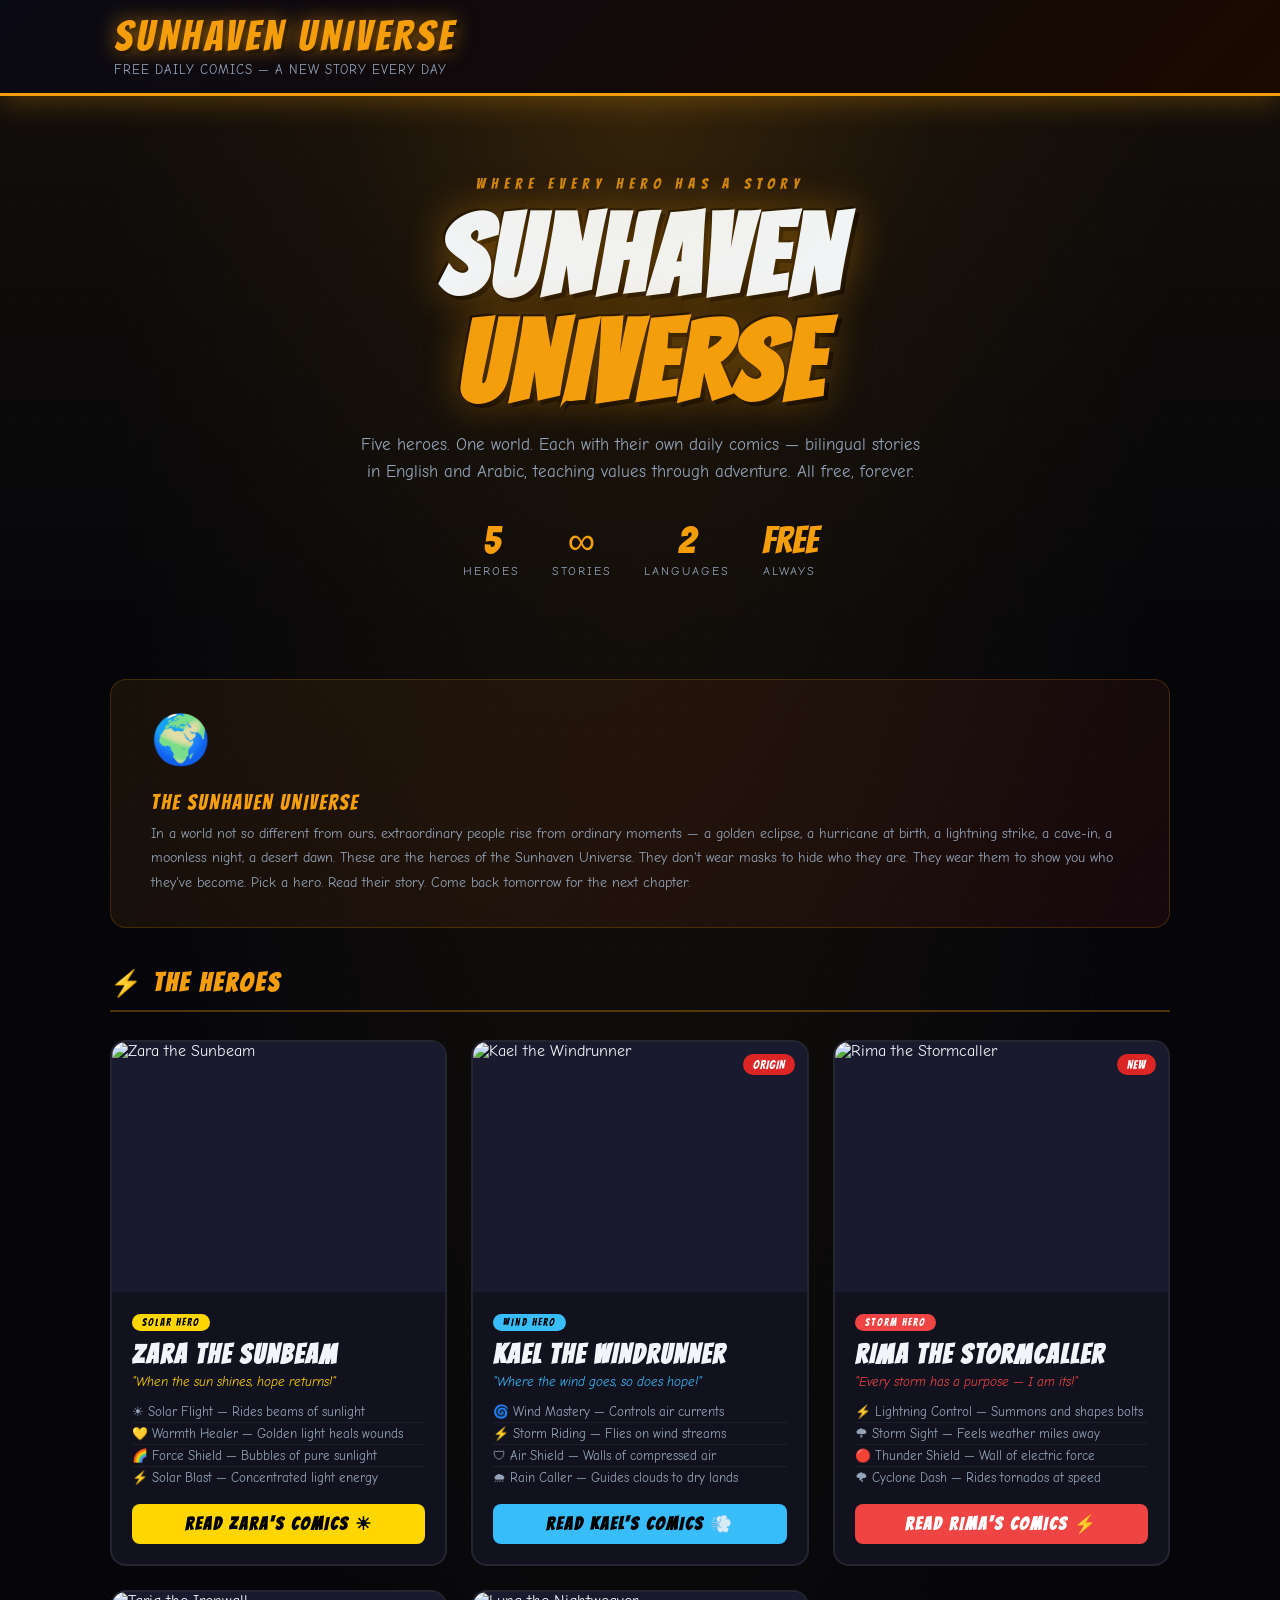
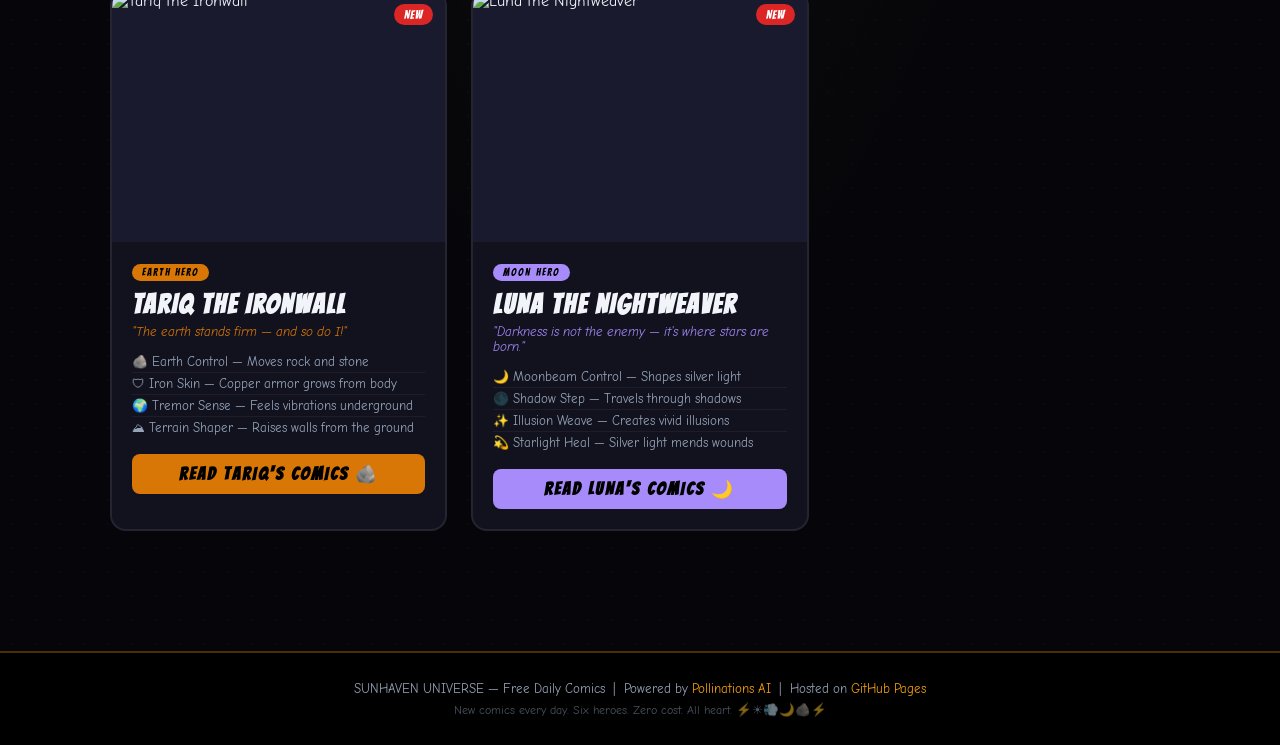
==== commit d7a902e5: "Complete bilingual overhaul with value-based stories - Rewrote all 5 hero scripts (Zara, Kael, Rima," ====
--- a/index.html
+++ b/index.html
@@ -26,10 +26,10 @@
   <div class="hero-banner">
     <div class="banner-eyebrow">Where every hero has a story</div>
     <h1 class="banner-title">SUNHAVEN<br><span>UNIVERSE</span></h1>
-    <p class="banner-desc">Six heroes. One world. Each with their own daily comics — origin stories, epic adventures, and new chapters every single day. All free, forever.</p>
+    <p class="banner-desc">Five heroes. One world. Each with their own daily comics — bilingual stories in English and Arabic, teaching values through adventure. All free, forever.</p>
     <div class="hero-count-bar">
       <div class="hero-count-item">
-        <span class="hero-count-num">6</span>
+        <span class="hero-count-num">5</span>
         <span class="hero-count-label">Heroes</span>
       </div>
       <div class="hero-count-item">
@@ -66,7 +66,7 @@
       <!-- ZARA THE SUNBEAM -->
       <a href="zara.html" class="hero-card" style="--card-accent:#FFD600; --card-shadow:rgba(255,214,0,.3);">
         <img class="hero-card-portrait"
-          src="https://image.pollinations.ai/prompt/anime%20comic%20book%20art%2C%20young%20girl%20superhero%20named%20Zara%2C%20long%20glowing%20golden%20hair%2C%20purple%20and%20gold%20costume%2C%20sun%20emblem%2C%20warm%20golden%20aura%2C%20big%20smile%2C%20flying%20in%20bright%20sky%2C%20vibrant%20colors%2C%20no%20text?width=400&height=300&seed=7001&nologo=true&model=flux"
+          src="https://image.pollinations.ai/prompt/anime%20comic%20book%20art%2C%20young%20girl%20superhero%20named%20Zara%2C%20long%20glowing%20golden%20hair%2C%20purple%20and%20gold%20costume%2C%20sun%20emblem%2C%20warm%20golden%20aura%2C%20big%20smile%2C%20flying%20in%20bright%20sky%2C%20vibrant%20colors%2C%20no%20text?width=400&height=300&seed=7001&nologo=true&enhance=false&model=flux-schnell"
           alt="Zara the Sunbeam" loading="lazy" />
         <div class="hero-card-body">
           <span class="hero-card-badge">Solar Hero</span>
@@ -85,7 +85,7 @@
       <!-- KAEL THE WINDRUNNER -->
       <a href="kael.html" class="hero-card" style="--card-accent:#38BDF8; --card-shadow:rgba(56,189,248,.3);">
         <img class="hero-card-portrait"
-          src="https://image.pollinations.ai/prompt/anime%20comic%20book%20art%2C%20young%20boy%20superhero%20named%20Kael%2C%20wild%20windswept%20dark%20curly%20hair%2C%20sky%20blue%20hoodie%2C%20silver%20wind%20emblem%2C%20silver%20glowing%20eyes%2C%20wind%20swirling%20around%20him%2C%20playful%20grin%2C%20no%20text?width=400&height=300&seed=8001&nologo=true&model=flux"
+          src="https://image.pollinations.ai/prompt/anime%20comic%20book%20art%2C%20young%20boy%20superhero%20named%20Kael%2C%20wild%20windswept%20dark%20curly%20hair%2C%20sky%20blue%20hoodie%2C%20silver%20wind%20emblem%2C%20silver%20glowing%20eyes%2C%20wind%20swirling%20around%20him%2C%20playful%20grin%2C%20no%20text?width=400&height=300&seed=8001&nologo=true&enhance=false&model=flux-schnell"
           alt="Kael the Windrunner" loading="lazy" />
         <div class="hero-card-body">
           <span class="hero-card-badge" style="background:#38BDF8;">Wind Hero</span>
@@ -105,7 +105,7 @@
       <!-- RIMA THE STORMCALLER -->
       <a href="rima.html" class="hero-card" style="--card-accent:#EF4444; --card-shadow:rgba(239,68,68,.3);">
         <img class="hero-card-portrait"
-          src="https://image.pollinations.ai/prompt/anime%20comic%20book%20art%2C%20teenage%20girl%20superhero%20named%20Rima%2C%20long%20black%20hair%20with%20red%20and%20gold%20lightning%20streaks%2C%20crimson%20cape%20with%20gold%20trim%2C%20electric%20storm%20power%20crackling%20around%20her%2C%20dramatic%20lightning%20backdrop%2C%20fierce%20determined%20eyes%2C%20no%20text?width=400&height=300&seed=9001&nologo=true&model=flux"
+          src="https://image.pollinations.ai/prompt/anime%20comic%20book%20art%2C%20teenage%20girl%20superhero%20named%20Rima%2C%20long%20black%20hair%20with%20red%20and%20gold%20lightning%20streaks%2C%20crimson%20cape%20with%20gold%20trim%2C%20electric%20storm%20power%20crackling%20around%20her%2C%20dramatic%20lightning%20backdrop%2C%20fierce%20determined%20eyes%2C%20no%20text?width=400&height=300&seed=9001&nologo=true&enhance=false&model=flux-schnell"
           alt="Rima the Stormcaller" loading="lazy" />
         <div class="hero-card-body">
           <span class="hero-card-badge" style="background:#EF4444; color:#fff;">Storm Hero</span>
@@ -125,7 +125,7 @@
       <!-- TARIQ THE IRONWALL -->
       <a href="tariq.html" class="hero-card" style="--card-accent:#D97706; --card-shadow:rgba(217,119,6,.3);">
         <img class="hero-card-portrait"
-          src="https://image.pollinations.ai/prompt/anime%20comic%20book%20art%2C%20muscular%20teenage%20boy%20superhero%20named%20Tariq%2C%20brown%20skin%2C%20copper%20bronze%20armored%20gauntlets%20growing%20from%20his%20arms%2C%20earth%20and%20stone%20floating%20around%20him%2C%20powerful%20heroic%20stance%2C%20desert%20mountain%20backdrop%2C%20no%20text?width=400&height=300&seed=9101&nologo=true&model=flux"
+          src="https://image.pollinations.ai/prompt/anime%20comic%20book%20art%2C%20muscular%20teenage%20boy%20superhero%20named%20Tariq%2C%20brown%20skin%2C%20copper%20bronze%20armored%20gauntlets%20growing%20from%20his%20arms%2C%20earth%20and%20stone%20floating%20around%20him%2C%20powerful%20heroic%20stance%2C%20desert%20mountain%20backdrop%2C%20no%20text?width=400&height=300&seed=9101&nologo=true&enhance=false&model=flux-schnell"
           alt="Tariq the Ironwall" loading="lazy" />
         <div class="hero-card-body">
           <span class="hero-card-badge" style="background:#D97706;">Earth Hero</span>
@@ -145,7 +145,7 @@
       <!-- LUNA THE NIGHTWEAVER -->
       <a href="luna.html" class="hero-card" style="--card-accent:#A78BFA; --card-shadow:rgba(167,139,250,.3);">
         <img class="hero-card-portrait"
-          src="https://image.pollinations.ai/prompt/anime%20comic%20book%20art%2C%20mysterious%20teenage%20girl%20superhero%20named%20Luna%2C%20silver%20white%20hair%2C%20pale%20glowing%20eyes%2C%20dark%20midnight%20cloak%20that%20becomes%20starry%20sky%2C%20moonlight%20and%20silver%20shadows%20swirling%20around%20her%2C%20rooftop%20at%20night%2C%20ethereal%20glow%2C%20no%20text?width=400&height=300&seed=9201&nologo=true&model=flux"
+          src="https://image.pollinations.ai/prompt/anime%20comic%20book%20art%2C%20mysterious%20teenage%20girl%20superhero%20named%20Luna%2C%20silver%20white%20hair%2C%20pale%20glowing%20eyes%2C%20dark%20midnight%20cloak%20that%20becomes%20starry%20sky%2C%20moonlight%20and%20silver%20shadows%20swirling%20around%20her%2C%20rooftop%20at%20night%2C%20ethereal%20glow%2C%20no%20text?width=400&height=300&seed=9201&nologo=true&enhance=false&model=flux-schnell"
           alt="Luna the Nightweaver" loading="lazy" />
         <div class="hero-card-body">
           <span class="hero-card-badge" style="background:#A78BFA; color:#000;">Moon Hero</span>
@@ -165,37 +165,6 @@
     </div>
   </div>
 
-  <!-- ARABIC SECTION -->
-  <div class="arabic-divider">
-    <div class="arabic-divider-inner">
-      <h2 class="arabic-section-title">🌙 الأبطال العرب — ARABIC HEROES 🌙</h2>
-      <p class="arabic-section-subtitle">Full Arabic comics — قصص كاملة باللغة العربية — new chapter every day</p>
-      <div class="arabic-heroes-grid">
-
-        <!-- NOUR -->
-        <a href="nour.html" class="hero-card arabic" style="text-align:right;">
-          <img class="hero-card-portrait"
-            src="https://image.pollinations.ai/prompt/anime%20comic%20book%20art%2C%20beautiful%20young%20Arab%20girl%20superhero%20named%20Nour%2C%20hijab%20in%20gold%20and%20teal%20colors%2C%20dawn%20light%20radiating%20from%20her%20hands%2C%20sunrise%20sky%20backdrop%2C%20golden%20teal%20costume%2C%20hopeful%20warm%20expression%2C%20no%20text?width=400&height=300&seed=9301&nologo=true&model=flux"
-            alt="نور الفجر" loading="lazy" />
-          <div class="hero-card-body" dir="rtl">
-            <span class="hero-card-badge" style="background:#2DD4BF; color:#000;">بطلة الفجر</span>
-            <h3 class="hero-card-name" style="color:#2DD4BF;">نور الفجر</h3>
-            <p class="hero-card-tagline" style="color:#2DD4BF; font-style:italic;">"النور يبدأ من قلب واحد شجاع"</p>
-            <ul class="hero-card-powers">
-              <li>🌅 نور الفجر — تستدعي أولى خيوط الضوء</li>
-              <li>💫 الشفاء الذهبي — تشفي الجروح بالنور</li>
-              <li>🛡 درع الضياء — حاجز من الطاقة النورانية</li>
-              <li>✨ بصيرة النور — ترى في الظلام الدامس</li>
-            </ul>
-            <div class="hero-card-btn" style="background:#2DD4BF; color:#000;">اقرأ قصة نور 🌅</div>
-          </div>
-          <span class="hero-card-new-badge">جديد</span>
-        </a>
-
-      </div>
-    </div>
-  </div>
-
   <!-- FOOTER -->
   <footer>
     <p>SUNHAVEN UNIVERSE — Free Daily Comics &nbsp;|&nbsp; Powered by <a href="https://pollinations.ai" target="_blank">Pollinations AI</a> &nbsp;|&nbsp; Hosted on <a href="https://pages.github.com" target="_blank">GitHub Pages</a></p>
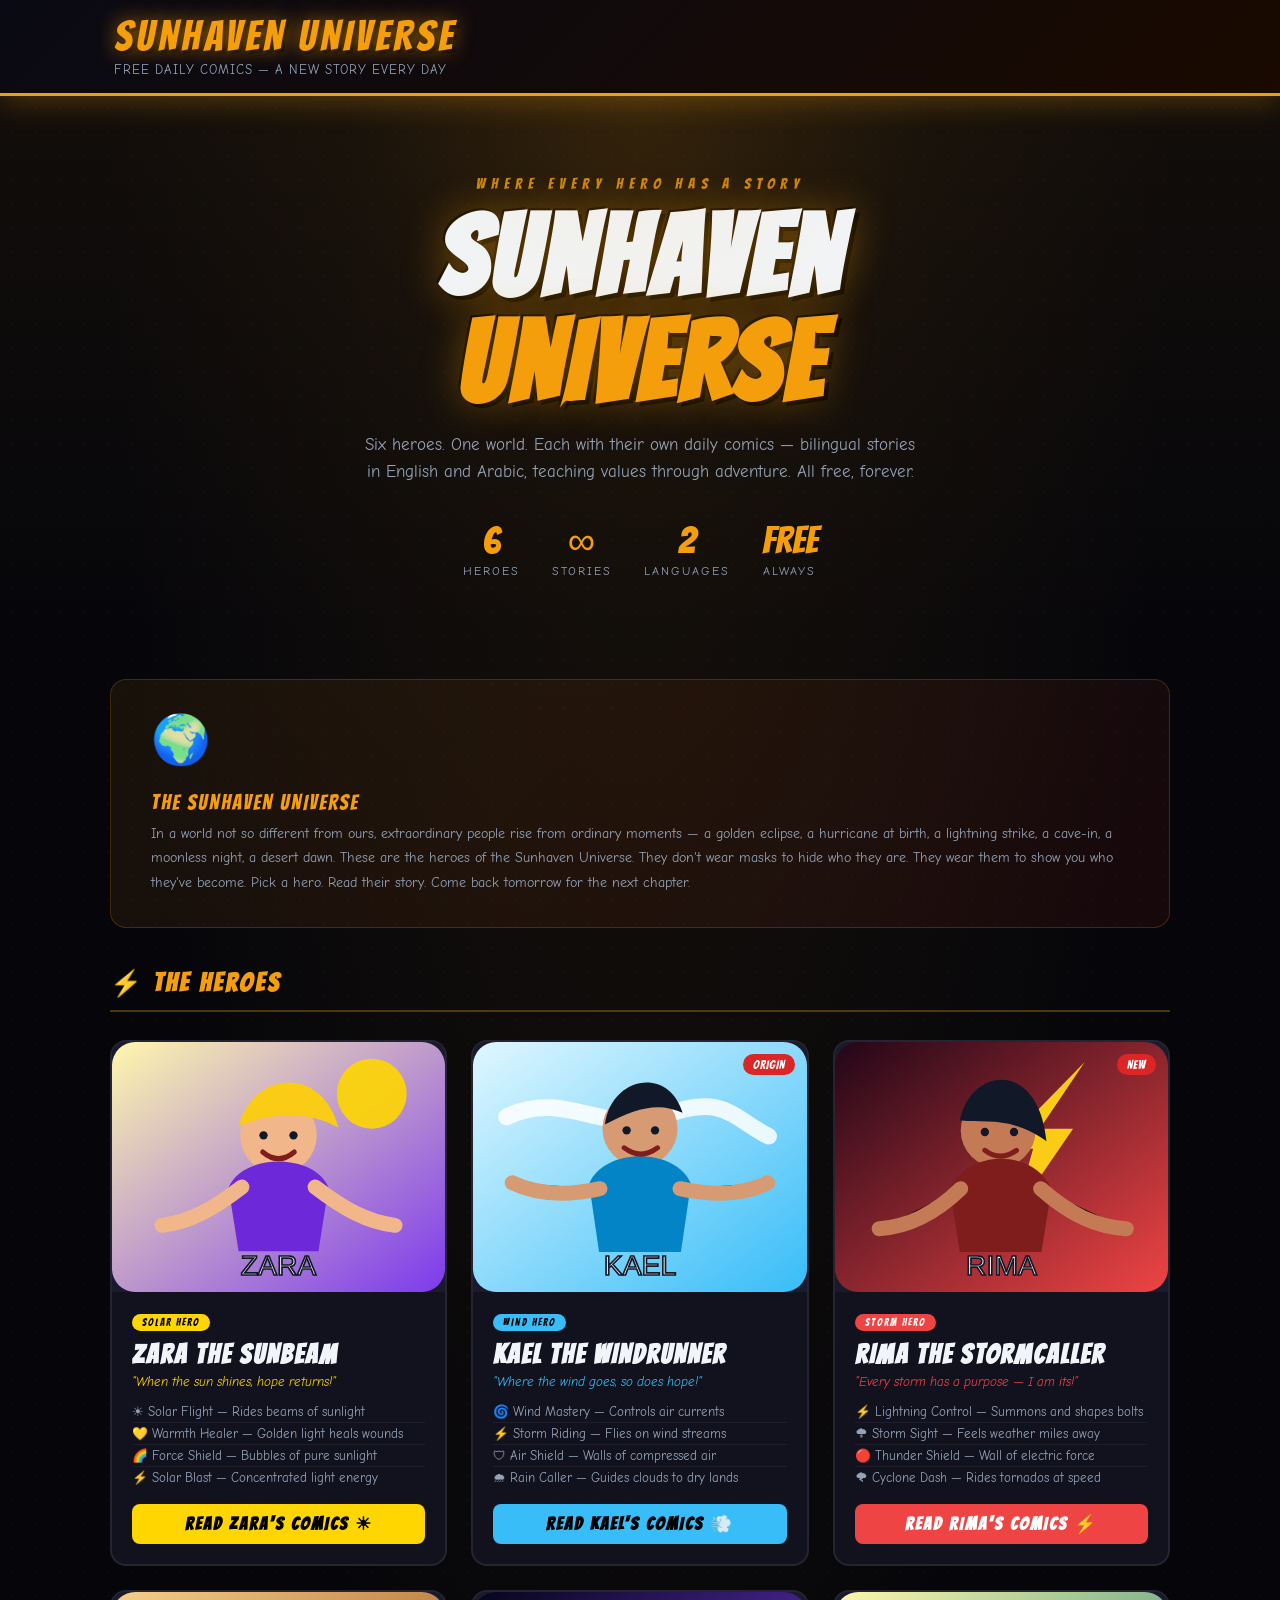
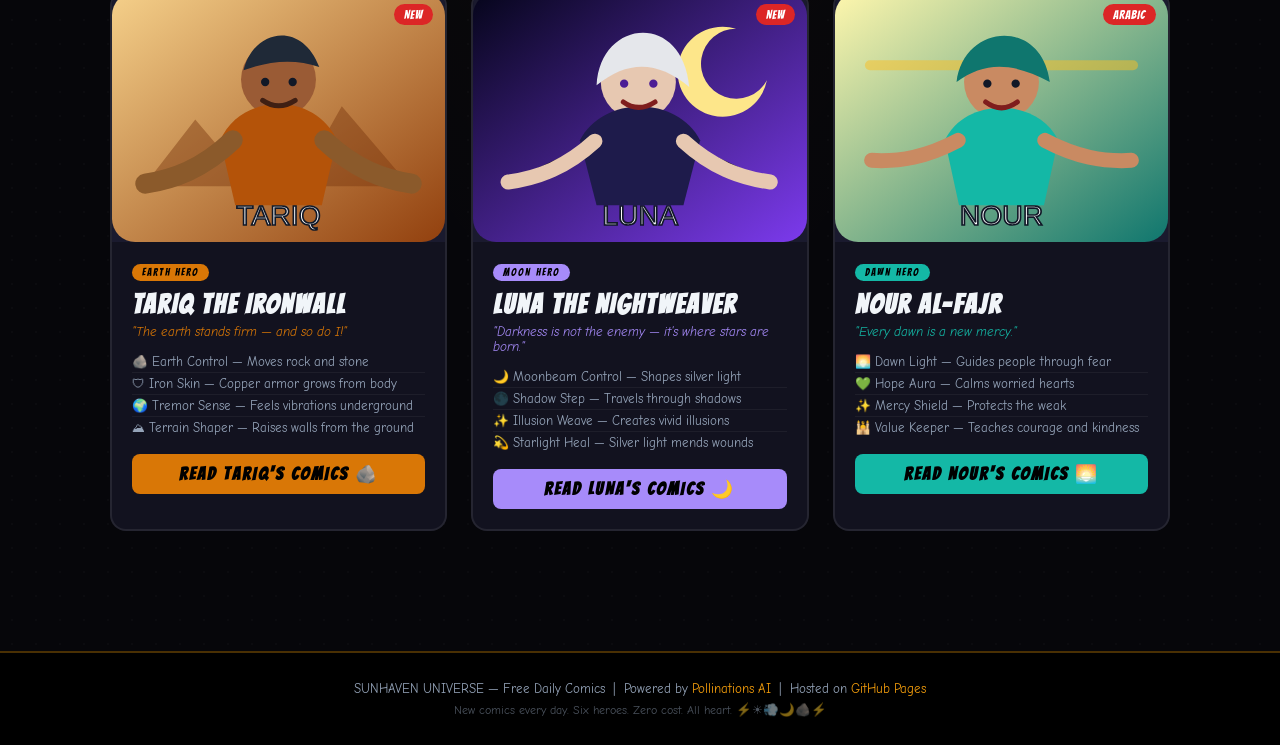
==== commit b825ee52: "Fix comic site SEO and image reliability" ====
--- a/index.html
+++ b/index.html
@@ -4,7 +4,18 @@
   <meta charset="UTF-8" />
   <meta name="viewport" content="width=device-width, initial-scale=1.0" />
   <title>SUNHAVEN UNIVERSE — Free Daily Comics</title>
+  <meta name="description" content="Read free daily Sunhaven Universe comics in English and Arabic. Meet Zara, Kael, Rima, Tariq, Luna, and Nour in value-based superhero stories for kids." />
+  <meta name="robots" content="index, follow" />
+  <link rel="canonical" href="https://comics.youooo.com/" />
+  <meta property="og:title" content="SUNHAVEN UNIVERSE — Free Daily Comics" />
+  <meta property="og:description" content="Free bilingual superhero comics for kids with daily value-based stories." />
+  <meta property="og:type" content="website" />
+  <meta property="og:url" content="https://comics.youooo.com/" />
+  <meta property="og:image" content="https://comics.youooo.com/assets/zara.svg" />
+  <meta name="twitter:card" content="summary_large_image" />
   <link rel="icon" type="image/svg+xml" href="favicon.svg" />
+  <link rel="preconnect" href="https://fonts.googleapis.com" />
+  <link rel="preconnect" href="https://fonts.gstatic.com" crossorigin />
   <link href="https://fonts.googleapis.com/css2?family=Bangers&family=Comic+Neue:ital,wght@0,400;0,700;1,400&display=swap" rel="stylesheet" />
   <link rel="stylesheet" href="universe.css" />
 </head>
@@ -26,10 +37,10 @@
   <div class="hero-banner">
     <div class="banner-eyebrow">Where every hero has a story</div>
     <h1 class="banner-title">SUNHAVEN<br><span>UNIVERSE</span></h1>
-    <p class="banner-desc">Five heroes. One world. Each with their own daily comics — bilingual stories in English and Arabic, teaching values through adventure. All free, forever.</p>
+    <p class="banner-desc">Six heroes. One world. Each with their own daily comics — bilingual stories in English and Arabic, teaching values through adventure. All free, forever.</p>
     <div class="hero-count-bar">
       <div class="hero-count-item">
-        <span class="hero-count-num">5</span>
+        <span class="hero-count-num">6</span>
         <span class="hero-count-label">Heroes</span>
       </div>
       <div class="hero-count-item">
@@ -66,7 +77,7 @@
       <!-- ZARA THE SUNBEAM -->
       <a href="zara.html" class="hero-card" style="--card-accent:#FFD600; --card-shadow:rgba(255,214,0,.3);">
         <img class="hero-card-portrait"
-          src="https://image.pollinations.ai/prompt/anime%20comic%20book%20art%2C%20young%20girl%20superhero%20named%20Zara%2C%20long%20glowing%20golden%20hair%2C%20purple%20and%20gold%20costume%2C%20sun%20emblem%2C%20warm%20golden%20aura%2C%20big%20smile%2C%20flying%20in%20bright%20sky%2C%20vibrant%20colors%2C%20no%20text?width=400&height=300&seed=7001&nologo=true&enhance=false&model=flux-schnell"
+          src="assets/zara.svg"
           alt="Zara the Sunbeam" loading="lazy" />
         <div class="hero-card-body">
           <span class="hero-card-badge">Solar Hero</span>
@@ -85,7 +96,7 @@
       <!-- KAEL THE WINDRUNNER -->
       <a href="kael.html" class="hero-card" style="--card-accent:#38BDF8; --card-shadow:rgba(56,189,248,.3);">
         <img class="hero-card-portrait"
-          src="https://image.pollinations.ai/prompt/anime%20comic%20book%20art%2C%20young%20boy%20superhero%20named%20Kael%2C%20wild%20windswept%20dark%20curly%20hair%2C%20sky%20blue%20hoodie%2C%20silver%20wind%20emblem%2C%20silver%20glowing%20eyes%2C%20wind%20swirling%20around%20him%2C%20playful%20grin%2C%20no%20text?width=400&height=300&seed=8001&nologo=true&enhance=false&model=flux-schnell"
+          src="assets/kael.svg"
           alt="Kael the Windrunner" loading="lazy" />
         <div class="hero-card-body">
           <span class="hero-card-badge" style="background:#38BDF8;">Wind Hero</span>
@@ -105,7 +116,7 @@
       <!-- RIMA THE STORMCALLER -->
       <a href="rima.html" class="hero-card" style="--card-accent:#EF4444; --card-shadow:rgba(239,68,68,.3);">
         <img class="hero-card-portrait"
-          src="https://image.pollinations.ai/prompt/anime%20comic%20book%20art%2C%20teenage%20girl%20superhero%20named%20Rima%2C%20long%20black%20hair%20with%20red%20and%20gold%20lightning%20streaks%2C%20crimson%20cape%20with%20gold%20trim%2C%20electric%20storm%20power%20crackling%20around%20her%2C%20dramatic%20lightning%20backdrop%2C%20fierce%20determined%20eyes%2C%20no%20text?width=400&height=300&seed=9001&nologo=true&enhance=false&model=flux-schnell"
+          src="assets/rima.svg"
           alt="Rima the Stormcaller" loading="lazy" />
         <div class="hero-card-body">
           <span class="hero-card-badge" style="background:#EF4444; color:#fff;">Storm Hero</span>
@@ -125,7 +136,7 @@
       <!-- TARIQ THE IRONWALL -->
       <a href="tariq.html" class="hero-card" style="--card-accent:#D97706; --card-shadow:rgba(217,119,6,.3);">
         <img class="hero-card-portrait"
-          src="https://image.pollinations.ai/prompt/anime%20comic%20book%20art%2C%20muscular%20teenage%20boy%20superhero%20named%20Tariq%2C%20brown%20skin%2C%20copper%20bronze%20armored%20gauntlets%20growing%20from%20his%20arms%2C%20earth%20and%20stone%20floating%20around%20him%2C%20powerful%20heroic%20stance%2C%20desert%20mountain%20backdrop%2C%20no%20text?width=400&height=300&seed=9101&nologo=true&enhance=false&model=flux-schnell"
+          src="assets/tariq.svg"
           alt="Tariq the Ironwall" loading="lazy" />
         <div class="hero-card-body">
           <span class="hero-card-badge" style="background:#D97706;">Earth Hero</span>
@@ -145,7 +156,7 @@
       <!-- LUNA THE NIGHTWEAVER -->
       <a href="luna.html" class="hero-card" style="--card-accent:#A78BFA; --card-shadow:rgba(167,139,250,.3);">
         <img class="hero-card-portrait"
-          src="https://image.pollinations.ai/prompt/anime%20comic%20book%20art%2C%20mysterious%20teenage%20girl%20superhero%20named%20Luna%2C%20silver%20white%20hair%2C%20pale%20glowing%20eyes%2C%20dark%20midnight%20cloak%20that%20becomes%20starry%20sky%2C%20moonlight%20and%20silver%20shadows%20swirling%20around%20her%2C%20rooftop%20at%20night%2C%20ethereal%20glow%2C%20no%20text?width=400&height=300&seed=9201&nologo=true&enhance=false&model=flux-schnell"
+          src="assets/luna.svg"
           alt="Luna the Nightweaver" loading="lazy" />
         <div class="hero-card-body">
           <span class="hero-card-badge" style="background:#A78BFA; color:#000;">Moon Hero</span>
@@ -160,6 +171,26 @@
           <div class="hero-card-btn" style="background:#A78BFA; color:#000;">READ LUNA'S COMICS 🌙</div>
         </div>
         <span class="hero-card-new-badge">NEW</span>
+      </a>
+
+      <!-- NOUR AL-FAJR -->
+      <a href="nour.html" class="hero-card" style="--card-accent:#14B8A6; --card-shadow:rgba(20,184,166,.3);">
+        <img class="hero-card-portrait"
+          src="assets/nour.svg"
+          alt="Nour Al-Fajr" loading="lazy" />
+        <div class="hero-card-body">
+          <span class="hero-card-badge" style="background:#14B8A6;">Dawn Hero</span>
+          <h3 class="hero-card-name">NOUR AL-FAJR</h3>
+          <p class="hero-card-tagline" style="color:#14B8A6;">"Every dawn is a new mercy."</p>
+          <ul class="hero-card-powers">
+            <li>🌅 Dawn Light — Guides people through fear</li>
+            <li>💚 Hope Aura — Calms worried hearts</li>
+            <li>✨ Mercy Shield — Protects the weak</li>
+            <li>🕌 Value Keeper — Teaches courage and kindness</li>
+          </ul>
+          <div class="hero-card-btn" style="background:#14B8A6;">READ NOUR'S COMICS 🌅</div>
+        </div>
+        <span class="hero-card-new-badge">ARABIC</span>
       </a>
 
     </div>
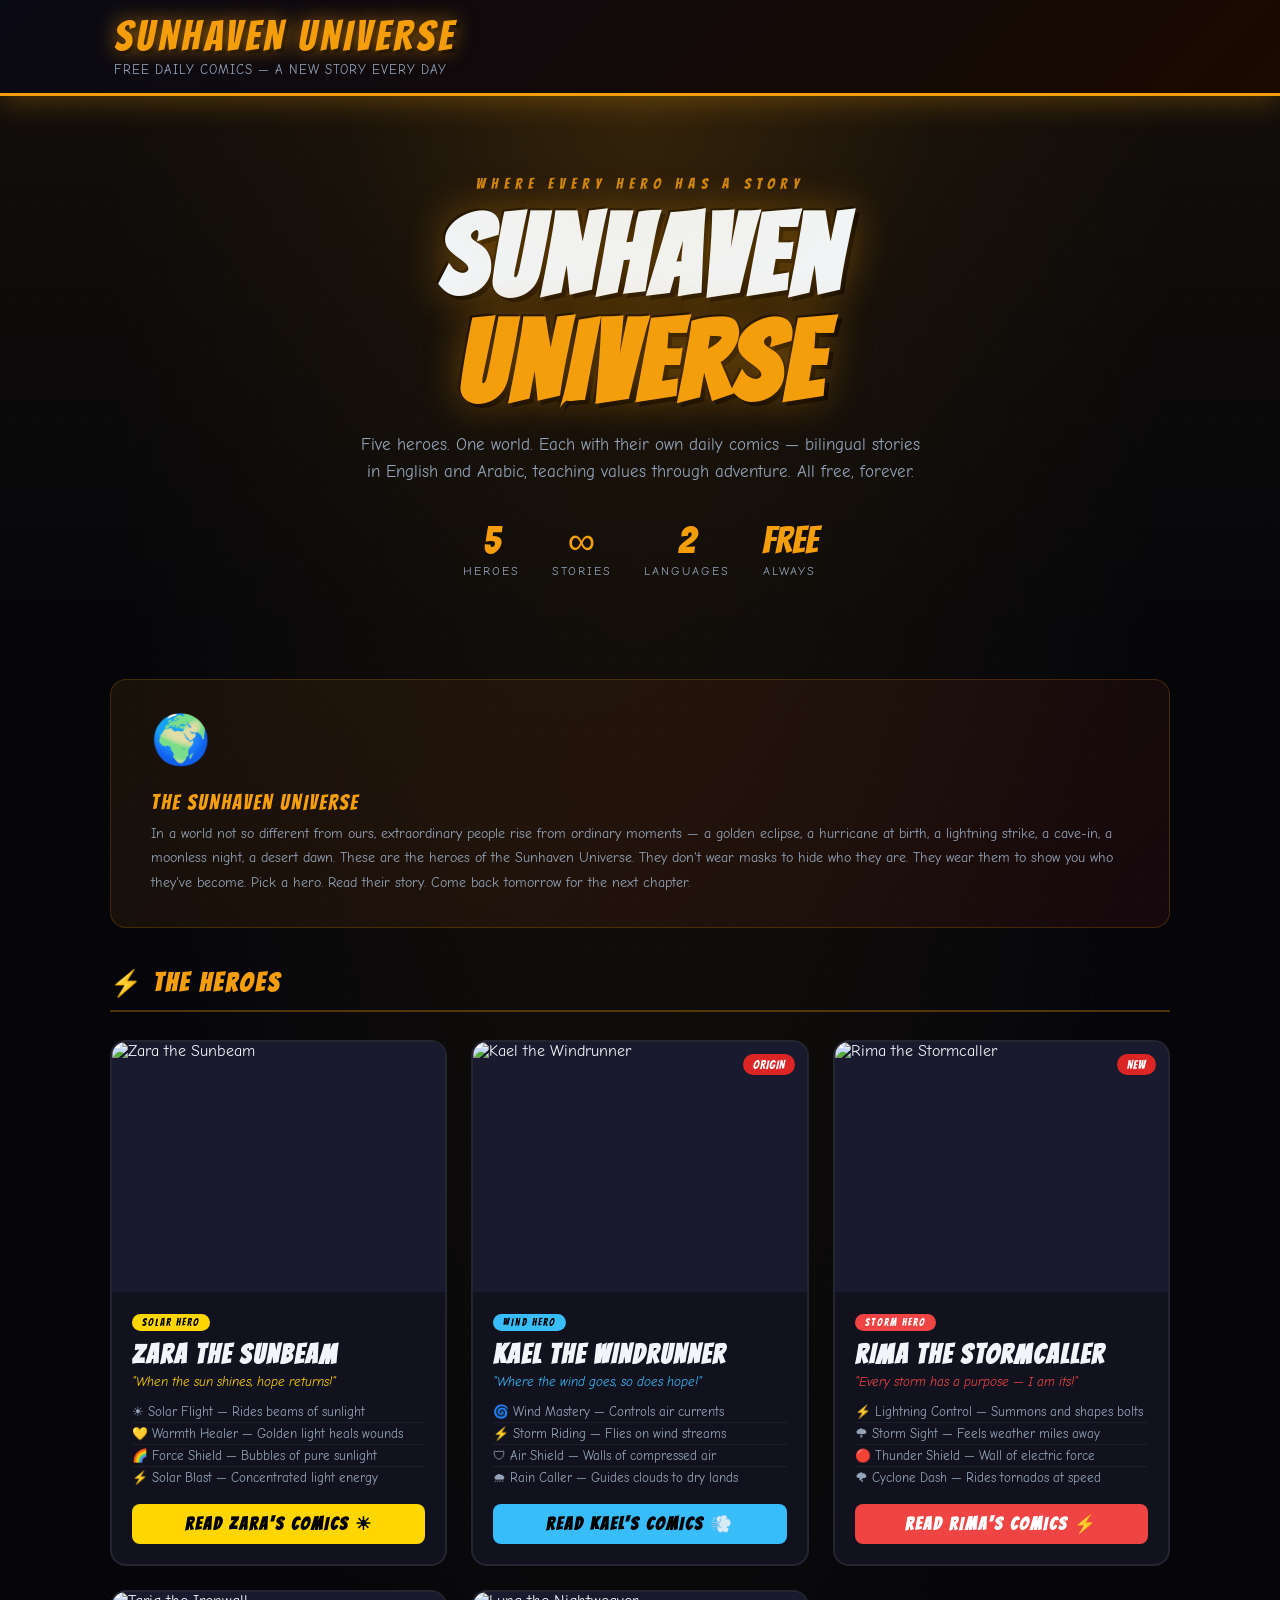
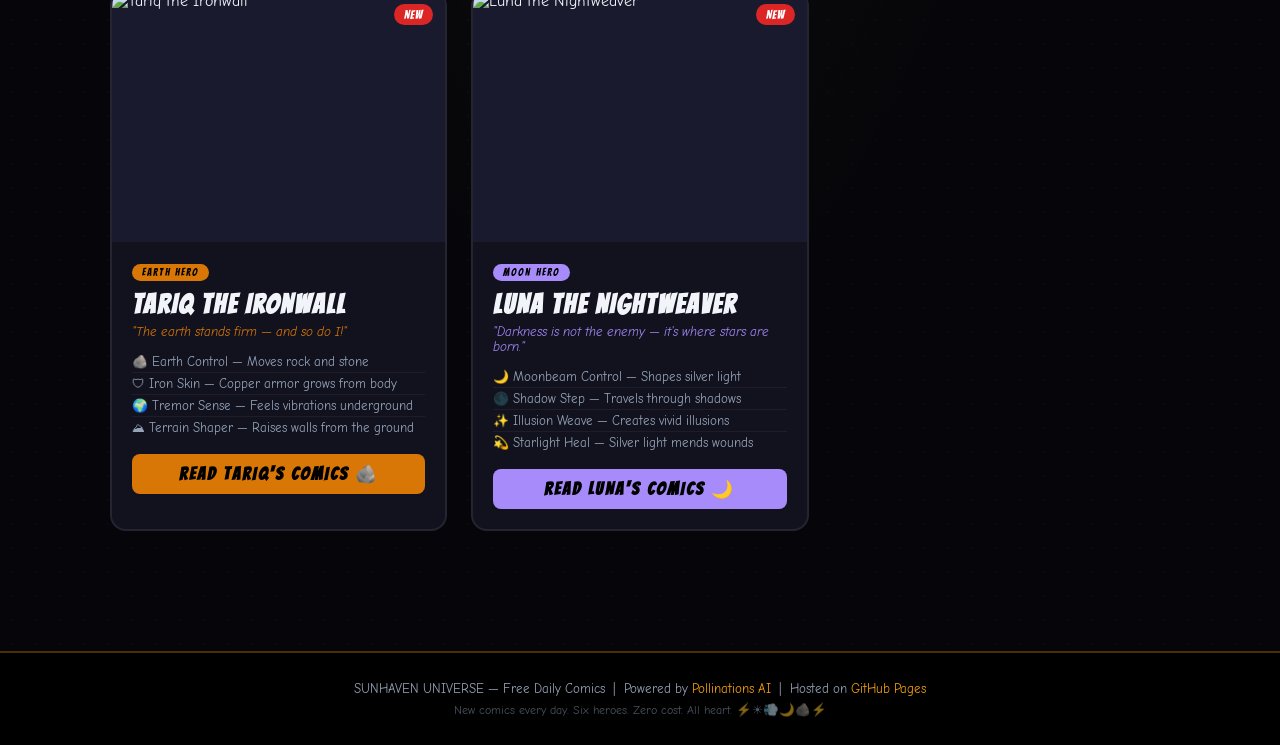
==== commit ddba9ba7: "Revert "Fix comic site SEO and image reliability" This reverts commit b825ee52cf215b1194c223ea551703" ====
--- a/index.html
+++ b/index.html
@@ -4,18 +4,7 @@
   <meta charset="UTF-8" />
   <meta name="viewport" content="width=device-width, initial-scale=1.0" />
   <title>SUNHAVEN UNIVERSE — Free Daily Comics</title>
-  <meta name="description" content="Read free daily Sunhaven Universe comics in English and Arabic. Meet Zara, Kael, Rima, Tariq, Luna, and Nour in value-based superhero stories for kids." />
-  <meta name="robots" content="index, follow" />
-  <link rel="canonical" href="https://comics.youooo.com/" />
-  <meta property="og:title" content="SUNHAVEN UNIVERSE — Free Daily Comics" />
-  <meta property="og:description" content="Free bilingual superhero comics for kids with daily value-based stories." />
-  <meta property="og:type" content="website" />
-  <meta property="og:url" content="https://comics.youooo.com/" />
-  <meta property="og:image" content="https://comics.youooo.com/assets/zara.svg" />
-  <meta name="twitter:card" content="summary_large_image" />
   <link rel="icon" type="image/svg+xml" href="favicon.svg" />
-  <link rel="preconnect" href="https://fonts.googleapis.com" />
-  <link rel="preconnect" href="https://fonts.gstatic.com" crossorigin />
   <link href="https://fonts.googleapis.com/css2?family=Bangers&family=Comic+Neue:ital,wght@0,400;0,700;1,400&display=swap" rel="stylesheet" />
   <link rel="stylesheet" href="universe.css" />
 </head>
@@ -37,10 +26,10 @@
   <div class="hero-banner">
     <div class="banner-eyebrow">Where every hero has a story</div>
     <h1 class="banner-title">SUNHAVEN<br><span>UNIVERSE</span></h1>
-    <p class="banner-desc">Six heroes. One world. Each with their own daily comics — bilingual stories in English and Arabic, teaching values through adventure. All free, forever.</p>
+    <p class="banner-desc">Five heroes. One world. Each with their own daily comics — bilingual stories in English and Arabic, teaching values through adventure. All free, forever.</p>
     <div class="hero-count-bar">
       <div class="hero-count-item">
-        <span class="hero-count-num">6</span>
+        <span class="hero-count-num">5</span>
         <span class="hero-count-label">Heroes</span>
       </div>
       <div class="hero-count-item">
@@ -77,7 +66,7 @@
       <!-- ZARA THE SUNBEAM -->
       <a href="zara.html" class="hero-card" style="--card-accent:#FFD600; --card-shadow:rgba(255,214,0,.3);">
         <img class="hero-card-portrait"
-          src="assets/zara.svg"
+          src="https://image.pollinations.ai/prompt/anime%20comic%20book%20art%2C%20young%20girl%20superhero%20named%20Zara%2C%20long%20glowing%20golden%20hair%2C%20purple%20and%20gold%20costume%2C%20sun%20emblem%2C%20warm%20golden%20aura%2C%20big%20smile%2C%20flying%20in%20bright%20sky%2C%20vibrant%20colors%2C%20no%20text?width=400&height=300&seed=7001&nologo=true&enhance=false&model=flux-schnell"
           alt="Zara the Sunbeam" loading="lazy" />
         <div class="hero-card-body">
           <span class="hero-card-badge">Solar Hero</span>
@@ -96,7 +85,7 @@
       <!-- KAEL THE WINDRUNNER -->
       <a href="kael.html" class="hero-card" style="--card-accent:#38BDF8; --card-shadow:rgba(56,189,248,.3);">
         <img class="hero-card-portrait"
-          src="assets/kael.svg"
+          src="https://image.pollinations.ai/prompt/anime%20comic%20book%20art%2C%20young%20boy%20superhero%20named%20Kael%2C%20wild%20windswept%20dark%20curly%20hair%2C%20sky%20blue%20hoodie%2C%20silver%20wind%20emblem%2C%20silver%20glowing%20eyes%2C%20wind%20swirling%20around%20him%2C%20playful%20grin%2C%20no%20text?width=400&height=300&seed=8001&nologo=true&enhance=false&model=flux-schnell"
           alt="Kael the Windrunner" loading="lazy" />
         <div class="hero-card-body">
           <span class="hero-card-badge" style="background:#38BDF8;">Wind Hero</span>
@@ -116,7 +105,7 @@
       <!-- RIMA THE STORMCALLER -->
       <a href="rima.html" class="hero-card" style="--card-accent:#EF4444; --card-shadow:rgba(239,68,68,.3);">
         <img class="hero-card-portrait"
-          src="assets/rima.svg"
+          src="https://image.pollinations.ai/prompt/anime%20comic%20book%20art%2C%20teenage%20girl%20superhero%20named%20Rima%2C%20long%20black%20hair%20with%20red%20and%20gold%20lightning%20streaks%2C%20crimson%20cape%20with%20gold%20trim%2C%20electric%20storm%20power%20crackling%20around%20her%2C%20dramatic%20lightning%20backdrop%2C%20fierce%20determined%20eyes%2C%20no%20text?width=400&height=300&seed=9001&nologo=true&enhance=false&model=flux-schnell"
           alt="Rima the Stormcaller" loading="lazy" />
         <div class="hero-card-body">
           <span class="hero-card-badge" style="background:#EF4444; color:#fff;">Storm Hero</span>
@@ -136,7 +125,7 @@
       <!-- TARIQ THE IRONWALL -->
       <a href="tariq.html" class="hero-card" style="--card-accent:#D97706; --card-shadow:rgba(217,119,6,.3);">
         <img class="hero-card-portrait"
-          src="assets/tariq.svg"
+          src="https://image.pollinations.ai/prompt/anime%20comic%20book%20art%2C%20muscular%20teenage%20boy%20superhero%20named%20Tariq%2C%20brown%20skin%2C%20copper%20bronze%20armored%20gauntlets%20growing%20from%20his%20arms%2C%20earth%20and%20stone%20floating%20around%20him%2C%20powerful%20heroic%20stance%2C%20desert%20mountain%20backdrop%2C%20no%20text?width=400&height=300&seed=9101&nologo=true&enhance=false&model=flux-schnell"
           alt="Tariq the Ironwall" loading="lazy" />
         <div class="hero-card-body">
           <span class="hero-card-badge" style="background:#D97706;">Earth Hero</span>
@@ -156,7 +145,7 @@
       <!-- LUNA THE NIGHTWEAVER -->
       <a href="luna.html" class="hero-card" style="--card-accent:#A78BFA; --card-shadow:rgba(167,139,250,.3);">
         <img class="hero-card-portrait"
-          src="assets/luna.svg"
+          src="https://image.pollinations.ai/prompt/anime%20comic%20book%20art%2C%20mysterious%20teenage%20girl%20superhero%20named%20Luna%2C%20silver%20white%20hair%2C%20pale%20glowing%20eyes%2C%20dark%20midnight%20cloak%20that%20becomes%20starry%20sky%2C%20moonlight%20and%20silver%20shadows%20swirling%20around%20her%2C%20rooftop%20at%20night%2C%20ethereal%20glow%2C%20no%20text?width=400&height=300&seed=9201&nologo=true&enhance=false&model=flux-schnell"
           alt="Luna the Nightweaver" loading="lazy" />
         <div class="hero-card-body">
           <span class="hero-card-badge" style="background:#A78BFA; color:#000;">Moon Hero</span>
@@ -173,26 +162,6 @@
         <span class="hero-card-new-badge">NEW</span>
       </a>
 
-      <!-- NOUR AL-FAJR -->
-      <a href="nour.html" class="hero-card" style="--card-accent:#14B8A6; --card-shadow:rgba(20,184,166,.3);">
-        <img class="hero-card-portrait"
-          src="assets/nour.svg"
-          alt="Nour Al-Fajr" loading="lazy" />
-        <div class="hero-card-body">
-          <span class="hero-card-badge" style="background:#14B8A6;">Dawn Hero</span>
-          <h3 class="hero-card-name">NOUR AL-FAJR</h3>
-          <p class="hero-card-tagline" style="color:#14B8A6;">"Every dawn is a new mercy."</p>
-          <ul class="hero-card-powers">
-            <li>🌅 Dawn Light — Guides people through fear</li>
-            <li>💚 Hope Aura — Calms worried hearts</li>
-            <li>✨ Mercy Shield — Protects the weak</li>
-            <li>🕌 Value Keeper — Teaches courage and kindness</li>
-          </ul>
-          <div class="hero-card-btn" style="background:#14B8A6;">READ NOUR'S COMICS 🌅</div>
-        </div>
-        <span class="hero-card-new-badge">ARABIC</span>
-      </a>
-
     </div>
   </div>
 
